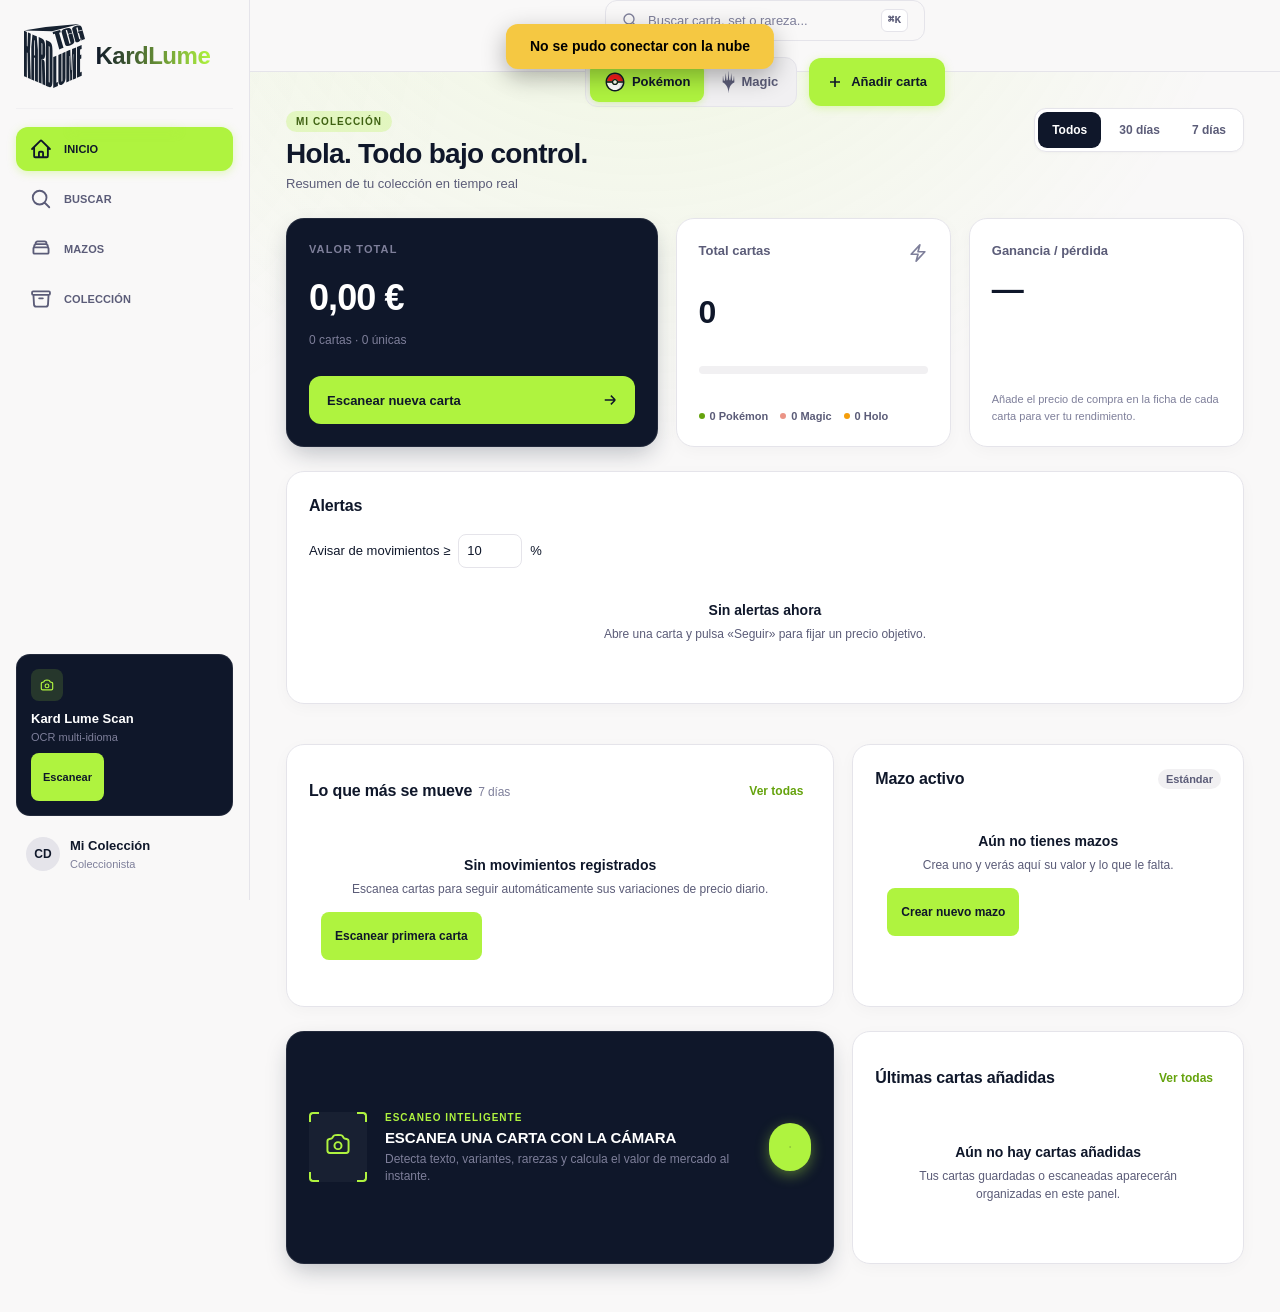
==== index.html @ d8ce6aae "chore: versión 3.16.0 (también en index.html, que se había quedado en 3.11.0) Co-Authored-By: Claude" ====
<!--
  Project: Kard Lume
  Kard Lume Design System 
  Author: Sangar Studio
  Version: 3.16.0
  Focus: Accessibility, Intuitiveness, and Visual Excellence
-->
<!DOCTYPE html>
<html lang="es" class="dark">
<head>
  <meta charset="UTF-8">
  <meta name="viewport" content="width=device-width, initial-scale=1.0, viewport-fit=cover">
  <!-- CSP: los handlers onclick inline exigen 'unsafe-inline' en script-src; ver README (Seguridad) -->
  <meta http-equiv="Content-Security-Policy" content="default-src 'self'; script-src 'self' 'unsafe-inline' 'wasm-unsafe-eval' https://cdn.jsdelivr.net blob:; worker-src 'self' blob:; style-src 'self' 'unsafe-inline' https://fonts.googleapis.com; font-src https://fonts.gstatic.com; img-src 'self' data: blob: https:; media-src 'self' blob:; connect-src 'self' https://api.tcgdex.net https://api.scryfall.com https://api.pokemontcg.io https://rgyoatclhoblugdjekwl.supabase.co wss://rgyoatclhoblugdjekwl.supabase.co https://cdn.jsdelivr.net https://tessdata.projectnaptha.com https://api.frankfurter.dev https://api.frankfurter.app data: blob:; object-src 'none'; base-uri 'self'; form-action 'self'">
  <meta name="referrer" content="strict-origin-when-cross-origin">
  <meta name="theme-color" content="#0f172a">
  <link rel="icon" href="img/favicon.svg" type="image/svg+xml">
  <link rel="apple-touch-icon" href="img/apple-touch-icon.png">
  <meta property="og:title" content="Kard Lume">
  <meta property="og:description" content="Busca, escanea y valora cartas de Pokémon TCG y Magic: The Gathering.">
  <meta name="author" content="Sangar Studio">
  <meta name="version" content="3.16.0">
  <title>Kard Lume — Escáner y Constructor de Mazos TCG</title>
  <meta name="description" content="Busca, escanea y valora cartas de Pokémon TCG y Magic: The Gathering. Construye y guarda tus mazos.">
  
  <!-- Fonts -->
  <link rel="preconnect" href="https://fonts.googleapis.com">
  <link rel="preconnect" href="https://fonts.gstatic.com" crossorigin>
  <link href="https://fonts.googleapis.com/css2?family=Cinzel:wght@700;900&family=DM+Sans:wght@400;500;700;800&family=Inter:wght@400;500;600;700;800&display=swap" rel="stylesheet">
  
  <!-- Styles -->
  <link rel="stylesheet" href="css/style.css">
  <link rel="stylesheet" href="css/design.css">
  
  <!-- Scripts -->
  <script src="https://cdn.jsdelivr.net/npm/tesseract.js@5.1.1/dist/tesseract.min.js"
          integrity="sha384-GJqSu7vueQ9qN0E9yLPb3Wtpd7OrgK8KmYzC8T1IysG1bcvxvIO4qtYR/D3A991F" crossorigin="anonymous"></script>
</head>
<body class="mode-pokemon figma-theme">
  <!-- Iconos de juego (Poké Ball y símbolo de planeswalker) -->
  <svg width="0" height="0" style="position:absolute" aria-hidden="true" focusable="false">
    <symbol id="ico-pokeball" viewBox="0 0 595.3 594.1">
      <path fill="#FFFFFF" d="M297.6,380.9c-40.4,0-74.1-28.6-82.1-66.6H81.1c9.5,110.5,102.2,197.2,215.1,197.2 s205.7-86.7,215.1-197.2H379.7C371.7,352.4,338,380.9,297.6,380.9z"/>
      <path fill="#DFDFDF" d="M345.6,505.9c89.6-21,157.7-97.7,165.7-191.6h-53C453,399.5,408.3,471.7,345.6,505.9z"/>
      <path fill="#FFFFFF" d="M347.1,297L347.1,297C347,297,347,297,347.1,297c-0.1-6.1-1.2-11.9-3.2-17.3 c-7-18.8-25.1-32.1-46.3-32.1s-39.3,13.4-46.3,32.1c-2,5.4-3.1,11.2-3.1,17.3c0,0,0,0,0,0h0.1c0,0,0,0,0,0 c0,6.1,1.1,11.9,3.1,17.3c7,18.8,25.1,32.1,46.3,32.1c21.2,0,39.3-13.4,46.3-32.1C346,309,347.1,303.1,347.1,297 C347.1,297,347.1,297,347.1,297z"/>
      <path fill="#FF1C1C" d="M297.7,213.2c40.4,0,74.1,28.6,82.1,66.6h134.4C504.7,169.2,412,82.5,299,82.5S93.4,169.2,83.9,279.7 h131.7C223.6,241.7,257.3,213.2,297.7,213.2z"/>
      <path fill="#DF1818" d="M458.3,279.7h55.8c-8.2-95.5-78.6-173.3-170.5-192.6C407.4,120.8,452.9,193.7,458.3,279.7z"/>
      <path fill="#0F172A" d="M299,82.5c113,0,205.7,86.7,215.1,197.2H379.7c-8-38-41.7-66.6-82.1-66.6c-40.4,0-74.1,28.6-82.1,66.6H83.9 C93.4,169.2,186.1,82.5,299,82.5z M343.9,279.7c2,5.4,3.1,11.2,3.1,17.3c0,0,0,0,0,0h0.1c0,0,0,0,0,0c0,6.1-1.1,11.9-3.1,17.3 c-7,18.8-25.1,32.1-46.3,32.1c-21.2,0-39.3-13.4-46.3-32.1c-2-5.4-3.1-11.2-3.1-17.3c0,0,0,0,0,0h-0.1c0,0,0,0,0,0 c0-6.1,1.1-11.9,3.1-17.3c7-18.8,25.1-32.1,46.3-32.1S336.9,261,343.9,279.7z M296.2,511.6c-113,0-205.7-86.7-215.1-197.2h134.4 c8,38,41.7,66.6,82.1,66.6s74.1-28.6,82.1-66.6h131.7C501.9,424.8,409.2,511.6,296.2,511.6z M297.6,41.3 C156.4,41.3,41.9,155.8,41.9,297s114.5,255.7,255.7,255.7S553.4,438.3,553.4,297S438.9,41.3,297.6,41.3z"/>
    </symbol>
    <symbol id="ico-planeswalker" viewBox="0 0 17.838 32.002">
      <path fill="currentColor" d="M8.917 0c.041.076.047.163.063.246.066.441.091.886.125 1.33.076 1.183.137 2.367.211 3.55.125 1.934.268 3.87.548 5.79.137.906.3 1.812.577 2.686.367.027.734.054 1.1.094.181-.535.27-1.095.363-1.651q.123-.78.217-1.563c.249-2.039.423-4.086.611-6.131.043-.421.071-.845.14-1.263.035.09.043.188.058.283.041.286.071.574.102.861.197 1.912.37 3.827.616 5.734a43 43 0 0 0 .405 2.616c.112.566.232 1.134.434 1.677.34.104.678.218 1.005.358.103-.235.18-.48.252-.726.183-.638.31-1.291.42-1.944.239-1.41.379-2.834.566-4.252.049-.323.082-.652.184-.964.05.134.065.277.088.417.09.64.152 1.284.216 1.927.065.699.135 1.397.187 2.096l.008-.032c-.001.098.009.196.019.294q.216 2.528.406 5.058c-.959.363-1.866.861-2.695 1.463a12.9 12.9 0 0 0-2.876 2.916 15 15 0 0 0-1.969 3.791c-.596 1.696-.933 3.474-1.114 5.26-.059.548-.095 1.099-.151 1.647-.02.146-.024.301-.094.434h-.035c-.065-.099-.069-.22-.087-.333-.043-.364-.067-.73-.1-1.094a29 29 0 0 0-.388-2.935c-.302-1.587-.757-3.154-1.468-4.608-.813-1.668-1.933-3.197-3.336-4.417A11.7 11.7 0 0 0 0 16.491c.178-2.348.366-4.695.585-7.04.074-.762.145-1.524.249-2.282.022-.138.039-.278.08-.412l.022.004c.085.274.118.561.161.844.149 1.096.261 2.197.417 3.293.125.878.265 1.755.48 2.616.096.374.201.749.354 1.105.327-.141.666-.253 1.006-.359.127-.338.218-.688.3-1.039.124-.545.222-1.095.31-1.647.356-2.277.564-4.574.796-6.867.042-.412.083-.825.137-1.236.02-.13.031-.263.073-.389.046.287.071.577.1.866.183 1.947.345 3.896.567 5.839.107.923.221 1.847.385 2.762.074.386.147.775.279 1.147.366-.033.732-.066 1.099-.091.274-.862.435-1.755.572-2.648.149-1 .256-2.005.345-3.012.152-1.717.248-3.437.346-5.157.048-.762.084-1.525.165-2.284.021-.169.039-.34.089-.503Z"/>
    </symbol>
  </svg>


  <div class="app-shell">
    
    <a class="skip-link" href="#app-content">Saltar al contenido</a>

    <!-- Header: identidad, búsqueda global y acciones rápidas -->
    <header class="app-header">
      <div class="header-brand">
        <div class="brand-logo-badge">
          <img src="img/kardlume-dark.svg" alt="" class="brand-logo-img" width="61" height="64">
        </div>
        <div class="brand-text">
          <h1 class="logo" id="logo">Kard<span class="logo-accent">Lume</span></h1>
          <p class="subtitle" id="sync-status">Colección y mercado TCG</p>
        </div>
      </div>

      <!-- Barra de búsqueda global desktop estilo Figma -->
      <div class="header-search-bar" onclick="switchTab('scanner'); document.getElementById('search-input').focus();" role="search" tabindex="0">
        <svg class="hsb-icon" viewBox="0 0 24 24" fill="none" stroke="currentColor" stroke-width="2"><path d="m21 21-5.197-5.197m0 0A7.5 7.5 0 1 0 5.196 5.196a7.5 7.5 0 0 0 10.607 10.607Z"/></svg>
        <span class="hsb-placeholder">Buscar carta, set o rareza...</span>
        <kbd class="hsb-kbd">⌘K</kbd>
      </div>

      <!-- Herramientas y CTA de cabecera -->
      <div class="header-actions">
        <div class="header-game-toggle game-toggle" role="group" aria-label="Juego">
          <button class="gt-btn active-pokemon" data-game="pokemon" onclick="setGame('pokemon')" aria-pressed="true">
            <svg class="btn-icon game-ico game-ico-pk" viewBox="0 0 595.3 594.1" aria-hidden="true" focusable="false"><use href="#ico-pokeball"/></svg>
            <span class="gt-label">Pokémon</span>
          </button>
          <button class="gt-btn" data-game="magic" onclick="setGame('magic')" aria-pressed="false">
            <svg class="btn-icon game-ico game-ico-pw" viewBox="0 0 17.838 32.002" aria-hidden="true" focusable="false"><use href="#ico-planeswalker"/></svg>
            <span class="gt-label">Magic</span>
          </button>
        </div>
        <button class="header-cta-lime" onclick="irAEscanear()" aria-label="Escanear o añadir carta">
          <svg viewBox="0 0 24 24" fill="none" stroke="currentColor" stroke-width="2.5" class="cta-icon"><path d="M12 4.5v15m7.5-7.5h-15"/></svg>
          <span>Añadir carta</span>
        </button>
      </div>
    </header>

    <div class="desktop-hint" id="desktop-hint" role="status" hidden>
      <p>Estás viendo la <strong>versión de escritorio</strong> en un móvil. Para verla bien, abre el menú ⋮ del navegador y desmarca <strong>«Sitio para ordenador»</strong>.</p>
      <button class="link-btn" onclick="cerrarAvisoEscritorio()">Entendido</button>
    </div>


    <!-- Main Content Area -->
    <main class="app-content" id="app-content" tabindex="-1">
      
      <!-- Tab: Inicio -->
      <section id="tab-home" class="tab-section active" aria-labelledby="main-tab-home">
        <div id="home-body" class="home"></div>
      </section>

      <!-- Tab: Buscar (buscador, escáner y resultados) -->
      <section id="tab-scanner" class="tab-section" aria-labelledby="main-tab-scanner">
        <div class="search-panel">
          <div class="game-toggle" role="group" aria-label="Juego">
            <button class="gt-btn active-pokemon" data-game="pokemon" onclick="setGame('pokemon')" aria-pressed="true"><svg class="btn-icon game-ico game-ico-pk" viewBox="0 0 595.3 594.1" aria-hidden="true" focusable="false"><use href="#ico-pokeball"/></svg> Pokémon</button>
            <button class="gt-btn" data-game="magic" onclick="setGame('magic')" aria-pressed="false"><svg class="btn-icon game-ico game-ico-pw" viewBox="0 0 17.838 32.002" aria-hidden="true" focusable="false"><use href="#ico-planeswalker"/></svg> Magic</button>
          </div>
          <div class="search-bar">
            <input type="text" id="search-input" class="search-input" placeholder="Busca una carta..." aria-label="Nombre de la carta" enterkeyhint="search"
                   onkeypress="if(event.key==='Enter') ejecutarBusqueda()">
            <button class="search-btn" onclick="ejecutarBusqueda()" aria-label="Buscar">
              <svg width="20" height="20" viewBox="0 0 24 24" fill="none" stroke="currentColor" stroke-width="2" stroke-linecap="round" stroke-linejoin="round" aria-hidden="true"><path d="m21 21-5.197-5.197m0 0A7.5 7.5 0 1 0 5.196 5.196a7.5 7.5 0 0 0 10.607 10.607Z" /></svg>
            </button>
            <button class="search-btn scan-btn" onclick="iniciarEscaner()" aria-label="Escanear con la cámara">
              <svg width="20" height="20" viewBox="0 0 24 24" fill="none" stroke="currentColor" stroke-width="2" stroke-linecap="round" stroke-linejoin="round" aria-hidden="true"><path d="M6.827 6.175A2.31 2.31 0 0 1 5.186 7.23c-.38.054-.757.112-1.134.175C2.999 7.58 2.25 8.507 2.25 9.574V18a2.25 2.25 0 0 0 2.25 2.25h15A2.25 2.25 0 0 0 21.75 18V9.574c0-1.067-.75-1.994-1.802-2.169a47.865 47.865 0 0 0-1.134-.175 2.31 2.31 0 0 1-1.64-1.055l-.822-1.316a2.192 2.192 0 0 0-1.736-1.039 48.774 48.774 0 0 0-5.232 0 2.192 2.192 0 0 0-1.736 1.039l-.821 1.316Z" /><path d="M16.5 12.75a4.5 4.5 0 1 1-9 0 4.5 4.5 0 0 1 9 0ZM18.75 10.5h.008v.008h-.008V10.5Z" /></svg>
            </button>
          </div>

          <!-- Filtros estilo Collectr: Idioma, Acabado/Holo, Ordenación -->
          <div class="collectr-filter-bar" id="search-filter-bar">
            <!-- Selector de Idioma -->
            <div class="filter-group">
              <span class="filter-group-label" title="Idioma"><svg class="heroicon-sm" viewBox="0 0 24 24" fill="none" stroke="currentColor" stroke-width="2"><path d="M12 21a9.004 9.004 0 0 0 8.716-6.747M12 21a9.004 9.004 0 0 1-8.716-6.747M12 21c2.485 0 4.5-4.03 4.5-9S14.485 3 12 3m0 18c-2.485 0-4.5-4.03-4.5-9S9.515 3 12 3m0 0a8.997 8.997 0 0 1 7.843 4.582M12 3a8.997 8.997 0 0 0-7.843 4.582m15.686 0A11.953 11.953 0 0 1 12 10.5c-2.998 0-5.74-1.1-7.843-2.918m15.686 0A8.959 8.959 0 0 1 21 12c0 .778-.099 1.533-.284 2.253m0 0A17.919 17.919 0 0 1 12 16.5c-3.162 0-6.133-.815-8.716-2.247m0 0A9.015 9.015 0 0 1 3 12c0-1.605.42-3.113 1.157-4.418"/></svg></span>
              <button class="filter-pill active" data-filter="lang" data-value="all" onclick="setSearchFilter('lang','all')">Todos</button>
              <button class="filter-pill" data-filter="lang" data-value="en" onclick="setSearchFilter('lang','en')">EN</button>
              <button class="filter-pill" data-filter="lang" data-value="es" onclick="setSearchFilter('lang','es')">ES</button>
              <button class="filter-pill" data-filter="lang" data-value="ja" onclick="setSearchFilter('lang','ja')">JA</button>
              <button class="filter-pill" data-filter="lang" data-value="zh" onclick="setSearchFilter('lang','zh')">ZH (Chino)</button>
              <button class="filter-pill" data-filter="lang" data-value="zh-cn" onclick="setSearchFilter('lang','zh-cn')">ZH-CN</button>
              <button class="filter-pill" data-filter="lang" data-value="zh-tw" onclick="setSearchFilter('lang','zh-tw')">ZH-TW</button>
              <button class="filter-pill" data-filter="lang" data-value="ko" onclick="setSearchFilter('lang','ko')">KO</button>
              <button class="filter-pill" data-filter="lang" data-value="fr" onclick="setSearchFilter('lang','fr')">FR</button>
              <button class="filter-pill" data-filter="lang" data-value="de" onclick="setSearchFilter('lang','de')">DE</button>
              <button class="filter-pill" data-filter="lang" data-value="it" onclick="setSearchFilter('lang','it')">IT</button>
            </div>
            
            <div class="filter-divider"></div>

            <!-- Selector de Acabado / Holo -->
            <div class="filter-group">
              <span class="filter-group-label" title="Estilo / Acabado"><svg class="heroicon-sm" viewBox="0 0 24 24" fill="none" stroke="currentColor" stroke-width="2" stroke-linecap="round" stroke-linejoin="round" aria-hidden="true"><path d="M6 6.878V6a2.25 2.25 0 0 1 2.25-2.25h7.5A2.25 2.25 0 0 1 18 6v.878m-12 0c.235-.083.487-.128.75-.128h10.5c.263 0 .515.045.75.128m-12 0A2.25 2.25 0 0 0 4.5 9v.878m13.5-3A2.25 2.25 0 0 1 19.5 9v.878m-15 0a2.246 2.246 0 0 0-.75 1.622v4.5c0 .621.504 1.125 1.125 1.125h14.25c.621 0 1.125-.504 1.125-1.125v-4.5c0-.621-.504-1.125-1.125-1.125m-14.25 0c.235-.083.487-.128.75-.128h13.5c.263 0 .515.045.75.128" /></svg></span>
              <button class="filter-pill active" data-filter="finish" data-value="all" onclick="setSearchFilter('finish','all')">Todos</button>
              <button class="filter-pill" data-filter="finish" data-value="holo" onclick="setSearchFilter('finish','holo')">Holofoil</button>
              <button class="filter-pill" data-filter="finish" data-value="normal" onclick="setSearchFilter('finish','normal')">Normal</button>
              <button class="filter-pill" data-filter="finish" data-value="reverse" onclick="setSearchFilter('finish','reverse')">Reverse</button>
            </div>

            <div class="filter-divider"></div>

            <!-- Ordenación -->
            <div class="filter-group">
              <span class="filter-group-label" title="Ordenar por"><svg class="heroicon-sm" viewBox="0 0 24 24" fill="none" stroke="currentColor" stroke-width="2"><path d="M3 7.5 7.5 3m0 0L12 7.5M7.5 3v13.5m13.5 0L16.5 21m0 0L12 16.5m4.5 4.5V7.5"/></svg></span>
              <select id="search-sort-select" class="filter-select" onchange="setSearchFilter('sort', this.value)">
                <option value="relevance">Relevancia</option>
                <option value="price-desc">Mayor precio</option>
                <option value="price-asc">Menor precio</option>
                <option value="name-asc">Nombre (A-Z)</option>
              </select>
            </div>
          </div>
        </div>

        
        <div id="scanner-view-container">
          <!-- Scanner Pro Activo -->
          <div class="scanner-wrap" id="scanner-wrap" style="display:none;">
            <!-- Selector Rápido de Idioma del Escáner (Exterior al visor para mantener la retícula limpia) -->
            <div class="scanner-lang-bar" id="scanner-lang-bar">
              <button type="button" class="scanner-lang-pill active" data-lang="auto" onclick="setScannerLanguage('auto')" title="Español e Inglés">Auto (EN/ES)</button>
              <button type="button" class="scanner-lang-pill" data-lang="zh" onclick="setScannerLanguage('zh')" title="Chino Simplificado y Tradicional">中文 (ZH)</button>
              <button type="button" class="scanner-lang-pill" data-lang="ja" onclick="setScannerLanguage('ja')" title="Japonés">日本語 (JA)</button>
              <button type="button" class="scanner-lang-pill" data-lang="ko" onclick="setScannerLanguage('ko')" title="Coreano">한국어 (KO)</button>
            </div>

            <div class="scanner-container">
              <video id="live-video" autoplay playsinline muted></video>

              <!-- Barra Superior de Controles de Cámara -->
              <div class="scanner-top-bar">
                <div class="auto-scan-status" id="scanner-status-badge">
                  <div class="status-dot" id="scanner-status-dot"></div>
                  <span id="scanner-status">BUSCANDO CARTA...</span>
                </div>

                <div class="scanner-controls-group">
                  <button type="button" class="cam-ctrl-btn" id="btn-scanner-torch" onclick="toggleLinterna()" title="Linterna" aria-label="Alternar linterna">
                    <svg class="heroicon-sm" viewBox="0 0 24 24" fill="none" stroke="currentColor" stroke-width="2" stroke-linecap="round" stroke-linejoin="round" aria-hidden="true"><path d="m3.75 13.5 10.5-11.25L12 10.5h8.25L9.75 21.75 12 13.5H3.75Z" /></svg>
                  </button>
                  <button type="button" class="cam-ctrl-btn" id="btn-scanner-flip" onclick="cambiarCamara()" title="Cambiar cámara" aria-label="Cambiar entre cámara trasera y delantera">
                    <svg class="heroicon-sm" viewBox="0 0 24 24" fill="none" stroke="currentColor" stroke-width="2" stroke-linecap="round" stroke-linejoin="round" aria-hidden="true"><path d="M19.5 12c0-1.232-.046-2.453-.138-3.662a4.006 4.006 0 0 0-3.7-3.7 48.678 48.678 0 0 0-7.324 0 4.006 4.006 0 0 0-3.7 3.7c-.017.22-.032.441-.046.662M19.5 12l3-3m-3 3-3-3m-12 3c0 1.232.046 2.453.138 3.662a4.006 4.006 0 0 0 3.7 3.7 48.656 48.656 0 0 0 7.324 0 4.006 4.006 0 0 0 3.7-3.7c.017-.22.032-.441.046-.662M4.5 12l3 3m-3-3-3 3" /></svg>
                  </button>
                  <button type="button" class="cam-ctrl-btn" id="btn-scanner-close" onclick="detenerEscaner()" title="Cerrar escáner" aria-label="Cerrar escáner">
                    <svg class="heroicon-sm" viewBox="0 0 24 24" fill="none" stroke="currentColor" stroke-width="2.5" stroke-linecap="round" stroke-linejoin="round" aria-hidden="true"><path d="M6 18 18 6M6 6l12 12" /></svg>
                  </button>
                </div>
              </div>

              <!-- Retícula de Escaneo: Marco de Carta Proporción 63:88 -->
              <div class="scanner-overlay">
                <div class="scanner-card-frame" id="scanner-card-frame">
                  <!-- Esquinas de Enfoque -->
                  <div class="frame-corner top-left"></div>
                  <div class="frame-corner top-right"></div>
                  <div class="frame-corner bottom-left"></div>
                  <div class="frame-corner bottom-right"></div>

                  <!-- Región de Interés (ROI): Título de la Carta -->
                  <div class="scanner-header-roi" id="scanner-header-roi">
                    <span class="roi-label">ÁREA DEL NOMBRE</span>
                    <div class="scanner-laser" id="scanner-laser"></div>
                  </div>

                  <!-- Franja inferior: número de coleccionista -->
                  <div class="scanner-number-roi" aria-hidden="true"><span class="roi-label roi-label-bottom">NÚMERO</span></div>

                  <div class="frame-hint">Encaja la carta entera en el recuadro</div>
                </div>
              </div>
            </div>

            <!-- Acciones Rápidas: Subir de Galería + Disparador Manual -->
            <div class="scanner-actions-bar">
              <input type="file" id="scanner-file-input" accept="image/*" style="display:none;" onchange="procesarImagenArchivo(this.files[0])">
              <button type="button" class="scanner-secondary-btn" onclick="document.getElementById('scanner-file-input').click()" title="Subir foto desde galería">
                <svg class="btn-icon" viewBox="0 0 24 24" fill="none" stroke="currentColor" stroke-width="2" stroke-linecap="round" stroke-linejoin="round" aria-hidden="true"><path d="m2.25 15.75 5.159-5.159a2.25 2.25 0 0 1 3.182 0l5.159 5.159m-1.5-1.5 1.409-1.409a2.25 2.25 0 0 1 3.182 0l2.909 2.909m-18 3.75h16.5a1.5 1.5 0 0 0 1.5-1.5V6a1.5 1.5 0 0 0-1.5-1.5H3.75A1.5 1.5 0 0 0 2.25 6v12a1.5 1.5 0 0 0 1.5 1.5Zm10.5-11.25h.008v.008h-.008V8.25Zm.375 0a.375.375 0 1 1-.75 0 .375.375 0 0 1 .75 0Z" /></svg>
                <span>Galería</span>
              </button>
              <button type="button" class="btn-primary scanner-shutter-btn" onclick="capturarYProcesar()" title="Escanear fotograma actual">
                <svg class="btn-icon" viewBox="0 0 24 24" fill="none" stroke="currentColor" stroke-width="2" stroke-linecap="round" stroke-linejoin="round" aria-hidden="true"><path d="M6.827 6.175A2.31 2.31 0 0 1 5.186 7.23c-.38.054-.757.112-1.134.175C2.999 7.58 2.25 8.507 2.25 9.574V18a2.25 2.25 0 0 0 2.25 2.25h15A2.25 2.25 0 0 0 21.75 18V9.574c0-1.067-.75-1.994-1.802-2.169a47.865 47.865 0 0 0-1.134-.175 2.31 2.31 0 0 1-1.64-1.055l-.822-1.316a2.192 2.192 0 0 0-1.736-1.039 48.774 48.774 0 0 0-5.232 0 2.192 2.192 0 0 0-1.736 1.039l-.821 1.316Z" /><path d="M16.5 12.75a4.5 4.5 0 1 1-9 0 4.5 4.5 0 0 1 9 0ZM18.75 10.5h.008v.008h-.008V10.5Z" /></svg>
                <span>Capturar</span>
              </button>
            </div>
          </div>

          <!-- Discovery View (Results / Placeholder) -->
          <div id="discovery-view">
            <!-- Placeholder -->
            <div class="placeholder" id="placeholder">
              <div class="placeholder-icon" aria-hidden="true">
                <svg width="48" height="48" viewBox="0 0 24 24" fill="none" stroke="currentColor" stroke-width="1.8" stroke-linecap="round" stroke-linejoin="round" aria-hidden="true"><path d="m21 21-5.197-5.197m0 0A7.5 7.5 0 1 0 5.196 5.196a7.5 7.5 0 0 0 10.607 10.607Z" /></svg>
              </div>
              <p class="placeholder-text">Escanea una carta con la cámara o usa el buscador para empezar tu colección.</p>
              <button class="btn-primary" onclick="iniciarEscaner()" style="margin-top:8px;">
                <svg class="btn-icon" viewBox="0 0 24 24" fill="none" stroke="currentColor" stroke-width="2" stroke-linecap="round" stroke-linejoin="round" aria-hidden="true"><path d="M6.827 6.175A2.31 2.31 0 0 1 5.186 7.23c-.38.054-.757.112-1.134.175C2.999 7.58 2.25 8.507 2.25 9.574V18a2.25 2.25 0 0 0 2.25 2.25h15A2.25 2.25 0 0 0 21.75 18V9.574c0-1.067-.75-1.994-1.802-2.169a47.865 47.865 0 0 0-1.134-.175 2.31 2.31 0 0 1-1.64-1.055l-.822-1.316a2.192 2.192 0 0 0-1.736-1.039 48.774 48.774 0 0 0-5.232 0 2.192 2.192 0 0 0-1.736 1.039l-.821 1.316Z" /><path d="M16.5 12.75a4.5 4.5 0 1 1-9 0 4.5 4.5 0 0 1 9 0ZM18.75 10.5h.008v.008h-.008V10.5Z" /></svg>
                Abrir Escáner
              </button>
            </div>

            <!-- Loading Spinner -->
            <div class="spinner-wrap" id="spinner-wrap">
              <div class="skeleton" style="width:100%; height:200px; border-radius:24px;"></div>
              <p class="spinner-text" id="spinner-text" style="margin-top:16px;">Sincronizando con la base de datos...</p>
            </div>

            <!-- Error con reintento -->
            <div class="error-box" id="error-box" role="alert" style="display:none">
              <p class="error-title" id="error-title"></p>
              <p class="error-text" id="error-text"></p>
              <button class="btn-primary" id="error-retry" onclick="ejecutarBusqueda()">Reintentar</button>
            </div>

            <!-- Results Grid -->
            <div class="results-grid" id="results-grid"></div>
            
            <button class="btn-back" id="btn-back" onclick="volverALista()" style="margin-bottom:16px;">
              <svg width="18" height="18" viewBox="0 0 24 24" fill="none" stroke="currentColor" stroke-width="2.5" stroke-linecap="round"><polyline points="15 18 9 12 15 6"/></svg>
              Volver a resultados
            </button>
          </div>
        </div>

        <!-- Session History (Small Preview) -->
        <div class="session-history" id="session-history-container">
          <div class="history-header">
            <h3 class="history-title">Escaneadas hoy</h3>
            <div id="total-value-badge" class="total-badge">0.00 €</div>
          </div>
          <div id="history-list" class="history-list"></div>
          <button class="btn-export-session" onclick="exportarLista()">
            Exportar sesión actual
          </button>
        </div>
      </section>

      <!-- Tab: Colección -->
      <section id="tab-collection" class="tab-section" aria-labelledby="main-tab-collection">
        <div id="collection-body" class="analysis"></div>
      </section>

      <!-- Tab: Deck Builder -->
      <section id="tab-deck" class="tab-section" aria-labelledby="main-tab-deck">
        <!-- Deck Builder content will be injected or managed here -->
        <div class="pill-switcher">
          <button class="pill-btn active" id="deck-tab-editor" onclick="showDeckTab('editor')">Editor</button>
          <button class="pill-btn" id="deck-tab-analysis" onclick="showDeckTab('analysis')">Análisis</button>
          <button class="pill-btn" id="deck-tab-library" onclick="showDeckTab('library')">Mis Mazos</button>
        </div>

        <div id="deck-editor-section" style="display:flex; flex-direction:column; gap:20px;">
          <div class="game-toggle" role="group" aria-label="Juego del mazo">
            <button class="gt-btn active-pokemon" data-game="pokemon" onclick="setGame('pokemon')" aria-pressed="true"><svg class="btn-icon game-ico game-ico-pk" viewBox="0 0 595.3 594.1" aria-hidden="true" focusable="false"><use href="#ico-pokeball"/></svg> Pokémon</button>
            <button class="gt-btn" data-game="magic" onclick="setGame('magic')" aria-pressed="false"><svg class="btn-icon game-ico game-ico-pw" viewBox="0 0 17.838 32.002" aria-hidden="true" focusable="false"><use href="#ico-planeswalker"/></svg> Magic</button>
          </div>
          <div class="deck-name-row" style="flex-direction:column; gap:10px;">
            <input type="text" class="deck-name-input" id="deck-name-input" placeholder="Nombre de tu mazo..." aria-label="Nombre del mazo">
            <select id="deck-format-selector" class="gt-btn" style="width:100%; justify-content:flex-start; border:1px solid var(--border-color);" onchange="updateFormat()">
              <option value="standard">Formato: Estándar (60 cartas)</option>
              <option value="commander">Formato: Commander / EDH (100 cartas)</option>
            </select>
          </div>
          
          <!-- MÉTRICAS DE COMPOSICIÓN -->
          <div id="deck-metrics" class="deck-stats" style="display:none; padding:12px; background:rgba(255,255,255,0.03); border-radius:12px; font-size:11px; grid-template-columns: repeat(3, 1fr);">
            <!-- Se llenará vía JS -->
          </div>
          
          <div class="deck-action-bar">
            <button class="dab-btn primary" onclick="saveDeck()" title="Guardar"><svg class="btn-icon" viewBox="0 0 24 24" fill="none" stroke="currentColor" stroke-width="2" stroke-linecap="round" stroke-linejoin="round" aria-hidden="true"><path d="M17.593 3.322c1.1.128 1.907 1.077 1.907 2.185V21L12 17.25 4.5 21V5.507c0-1.108.806-2.057 1.907-2.185a48.507 48.507 0 0 1 11.186 0Z" /></svg> Guardar</button>
            <button class="dab-btn" onclick="exportCurrentDeck()" title="Exportar"><svg class="btn-icon" viewBox="0 0 24 24" fill="none" stroke="currentColor" stroke-width="2" stroke-linecap="round" stroke-linejoin="round" aria-hidden="true"><path d="M3 16.5v2.25A2.25 2.25 0 0 0 5.25 21h13.5A2.25 2.25 0 0 0 21 18.75V16.5m-13.5-9L12 3m0 0 4.5 4.5M12 3v13.5" /></svg> Exportar</button>
            <button class="dab-btn danger" onclick="newDeck()" title="Nuevo"><svg class="btn-icon" viewBox="0 0 24 24" fill="none" stroke="currentColor" stroke-width="2" stroke-linecap="round" stroke-linejoin="round" aria-hidden="true"><path d="M12 9v6m3-3H9m12 0a9 9 0 1 1-18 0 9 9 0 0 1 18 0Z" /></svg> Nuevo</button>
          </div>

          <div class="deck-stats">
            <div class="stat-chip">
              <span class="stat-val" id="deck-stat-total">0</span>
              <span class="stat-lbl">Cartas</span>
            </div>
            <div class="stat-chip">
              <span class="stat-val" id="deck-stat-uniq">0</span>
              <span class="stat-lbl">Únicas</span>
            </div>
            <div class="stat-chip">
              <span class="stat-val" id="deck-stat-value">0€</span>
              <span class="stat-lbl">Valor</span>
            </div>
          </div>

          <div class="deck-progress">
            <div class="progress-label">
              <span id="deck-progress-label">0 / 60 cartas</span>
              <span id="deck-format-badge" class="deck-format-badge">Pokémon Standard</span>
            </div>
            <div class="progress-bar-wrap">
              <div class="progress-bar-fill" id="deck-progress-fill"></div>
            </div>
          </div>

          <div id="deck-card-list">
            <!-- Cards in deck -->
          </div>
        </div>

        <div id="deck-analysis-section" style="display:none;">
          <div id="deck-analysis-body" class="analysis"></div>
        </div>

        <div id="deck-library-section" style="display:none;">
          <div id="deck-library-list" class="deck-library"></div>
        </div>
      </section>
      
    </main>


    <!-- Navegación principal: barra inferior en móvil, barra lateral en escritorio -->
    <nav class="main-nav" role="navigation" aria-label="Principal">
      <div class="sidebar-header-desktop">
        <div class="brand-logo-badge">
          <img src="img/kardlume-dark.svg" alt="" class="brand-logo-img" width="61" height="64">
        </div>
        <div class="brand-text">
          <span class="logo">Kard<span class="logo-accent">Lume</span></span>
        </div>
      </div>

      <div class="sidebar-nav-links">
        <button class="nav-btn active" id="main-tab-home" onclick="switchTab('home')" aria-current="page">
          <svg class="nav-icon" viewBox="0 0 24 24" fill="none" stroke="currentColor" stroke-width="2" stroke-linecap="round" stroke-linejoin="round" aria-hidden="true"><path d="m2.25 12 8.954-8.955c.44-.439 1.152-.439 1.591 0L21.75 12M4.5 9.75v10.125c0 .621.504 1.125 1.125 1.125H9.75v-4.875c0-.621.504-1.125 1.125-1.125h2.25c.621 0 1.125.504 1.125 1.125V21h4.125c.621 0 1.125-.504 1.125-1.125V9.75M8.25 21h8.25" /></svg>
          <span class="nav-label">Inicio</span>
        </button>
        <button class="nav-btn" id="main-tab-scanner" onclick="switchTab('scanner')">
          <svg class="nav-icon" viewBox="0 0 24 24" fill="none" stroke="currentColor" stroke-width="2" stroke-linecap="round" stroke-linejoin="round" aria-hidden="true"><path d="m21 21-5.197-5.197m0 0A7.5 7.5 0 1 0 5.196 5.196a7.5 7.5 0 0 0 10.607 10.607Z" /></svg>
          <span class="nav-label">Buscar</span>
        </button>
        <button class="nav-btn" id="main-tab-deck" onclick="switchTab('deck')">
          <svg class="nav-icon" viewBox="0 0 24 24" fill="none" stroke="currentColor" stroke-width="2" stroke-linecap="round" stroke-linejoin="round" aria-hidden="true"><path d="M6 6.878V6a2.25 2.25 0 0 1 2.25-2.25h7.5A2.25 2.25 0 0 1 18 6v.878m-12 0c.235-.083.487-.128.75-.128h10.5c.263 0 .515.045.75.128m-12 0A2.25 2.25 0 0 0 4.5 9v.878m13.5-3A2.25 2.25 0 0 1 19.5 9v.878m-15 0a2.246 2.246 0 0 0-.75 1.622v4.5c0 .621.504 1.125 1.125 1.125h14.25c.621 0 1.125-.504 1.125-1.125v-4.5c0-.621-.504-1.125-1.125-1.125m-14.25 0c.235-.083.487-.128.75-.128h13.5c.263 0 .515.045.75.128" /></svg>
          <span class="nav-label">Mazos</span>
        </button>
        <button class="nav-btn" id="main-tab-collection" onclick="switchTab('collection')">
          <svg class="nav-icon" viewBox="0 0 24 24" fill="none" stroke="currentColor" stroke-width="2" stroke-linecap="round" stroke-linejoin="round" aria-hidden="true"><path d="m20.25 7.5-.625 10.632a2.25 2.25 0 0 1-2.247 2.118H6.622a2.25 2.25 0 0 1-2.247-2.118L3.75 7.5M10 11.25h4M3.375 7.5h17.25c.621 0 1.125-.504 1.125-1.125v-1.5c0-.621-.504-1.125-1.125-1.125H3.375c-.621 0-1.125.504-1.125 1.125v1.5c0 .621.504 1.125 1.125 1.125Z" /></svg>
          <span class="nav-label">Colección</span>
        </button>
      </div>

      <div class="sidebar-pro-card" onclick="irAEscanear()">
        <div class="spc-badge-icon">
          <svg viewBox="0 0 24 24" fill="none" stroke="currentColor" stroke-width="2" class="heroicon-sm"><path d="M6.827 6.175A2.31 2.31 0 0 1 5.186 7.23c-.38.054-.757.112-1.134.175C2.999 7.58 2.25 8.507 2.25 9.574V18a2.25 2.25 0 0 0 2.25 2.25h15A2.25 2.25 0 0 0 21.75 18V9.574c0-1.067-.75-1.994-1.802-2.169a47.865 47.865 0 0 0-1.134-.175 2.31 2.31 0 0 1-1.64-1.055l-.822-1.316a2.192 2.192 0 0 0-1.736-1.039 48.774 48.774 0 0 0-5.232 0 2.192 2.192 0 0 0-1.736 1.039l-.821 1.316Z"/><circle cx="12" cy="13.5" r="3.25"/></svg>
        </div>
        <div class="spc-body">
          <span class="spc-title">Kard Lume Scan</span>
          <span class="spc-desc">OCR multi-idioma</span>
        </div>
        <button class="spc-btn">Escanear</button>
      </div>

      <div class="sidebar-user-card" onclick="switchTab('collection')">
        <div class="suc-avatar">CD</div>
        <div class="suc-info">
          <span class="suc-name">Mi Colección</span>
          <span class="suc-role">Coleccionista</span>
        </div>
      </div>
    </nav>

    <!-- Detalle de carta: hoja inferior en móvil, diálogo de dos columnas en escritorio -->
    <div class="modal-overlay" id="card-detail-modal" onclick="if(event.target===this) closeModal()" role="dialog" aria-modal="true" aria-labelledby="price-card-name">
      <div class="modal-sheet modal-detail">
        <button class="close-modal" id="btn-close-detail" onclick="closeModal()" aria-label="Cerrar detalle">
          <svg width="22" height="22" viewBox="0 0 24 24" fill="none" stroke="currentColor" stroke-width="2.5" stroke-linecap="round" stroke-linejoin="round" aria-hidden="true"><path d="M6 18 18 6M6 6l12 12" /></svg>
        </button>

        <div class="detail-visual modal-card-visual" id="detail-visual-box">
          <div class="detail-card-wrapper" id="detail-card-wrapper">
            <img id="card-image" src="" alt="Vista previa de la carta">
            <div class="holo-glare" id="detail-holo-glare"></div>
            <div class="detail-image-badges">
              <span class="badge-lang" id="detail-badge-lang">EN</span>
              <span class="badge-finish holo" id="detail-badge-finish">Holo</span>
            </div>
          </div>
        </div>

        <div class="detail-info">
          <div class="detail-head">
            <h2 class="modal-title" id="price-card-name">Nombre de carta</h2>
            <p class="modal-subtitle" id="price-secondary">Edición</p>
            <div class="detail-chips" id="card-chips"></div>
          </div>

          <!-- Selector de variante / estilo Holo estilo Collectr -->
          <div class="variant-section" id="variant-section">
            <label class="detail-label"><svg class="heroicon-sm" viewBox="0 0 24 24" fill="none" stroke="currentColor" stroke-width="2" stroke-linecap="round" stroke-linejoin="round" aria-hidden="true"><path d="M6 6.878V6a2.25 2.25 0 0 1 2.25-2.25h7.5A2.25 2.25 0 0 1 18 6v.878m-12 0c.235-.083.487-.128.75-.128h10.5c.263 0 .515.045.75.128m-12 0A2.25 2.25 0 0 0 4.5 9v.878m13.5-3A2.25 2.25 0 0 1 19.5 9v.878m-15 0a2.246 2.246 0 0 0-.75 1.622v4.5c0 .621.504 1.125 1.125 1.125h14.25c.621 0 1.125-.504 1.125-1.125v-4.5c0-.621-.504-1.125-1.125-1.125m-14.25 0c.235-.083.487-.128.75-.128h13.5c.263 0 .515.045.75.128" /></svg> Acabado / Estilo</label>
            <div class="variant-picker" id="variant-picker"></div>
          </div>

          <!-- Selector de idioma estilo Collectr -->
          <div class="lang-section" id="lang-section">
            <label class="detail-label"><svg class="heroicon-sm" viewBox="0 0 24 24" fill="none" stroke="currentColor" stroke-width="2"><path d="M12 21a9.004 9.004 0 0 0 8.716-6.747M12 21a9.004 9.004 0 0 1-8.716-6.747M12 21c2.485 0 4.5-4.03 4.5-9S14.485 3 12 3m0 18c-2.485 0-4.5-4.03-4.5-9S9.515 3 12 3m0 0a8.997 8.997 0 0 1 7.843 4.582M12 3a8.997 8.997 0 0 0-7.843 4.582m15.686 0A11.953 11.953 0 0 1 12 10.5c-2.998 0-5.74-1.1-7.843-2.918m15.686 0A8.959 8.959 0 0 1 21 12c0 .778-.099 1.533-.284 2.253m0 0A17.919 17.919 0 0 1 12 16.5c-3.162 0-6.133-.815-8.716-2.247m0 0A9.015 9.015 0 0 1 3 12c0-1.605.42-3.113 1.157-4.418"/></svg> Idioma de la carta</label>
            <div class="lang-picker" id="lang-picker"></div>
          </div>

          <!-- Selector de estado de conservación estilo Collectr -->
          <div class="condition-section" id="condition-section">
            <label class="detail-label">Estado de la carta</label>
            <div class="condition-picker" id="condition-picker">
              <button class="condition-pill active" data-condition="NM" onclick="setCardCondition('NM')">NM <small>Near Mint</small></button>
              <button class="condition-pill" data-condition="LP" onclick="setCardCondition('LP')">LP <small>Light Play</small></button>
              <button class="condition-pill" data-condition="MP" onclick="setCardCondition('MP')">MP <small>Moderate</small></button>
              <button class="condition-pill" data-condition="HP" onclick="setCardCondition('HP')">HP <small>Heavy</small></button>
            </div>
          </div>

          <!-- Resumen de precios y estadísticas de mercado -->
          <div class="detail-price">
            <p class="detail-label">Precio de mercado</p>
            <p class="detail-price-main" id="price-main">…</p>
            <div class="price-trend" id="price-trend"></div>
            <p class="price-links" id="price-links"></p>

            <div class="market-stats-grid" id="market-stats-grid">
              <div class="market-stat-box">
                <span class="ms-label">Mínimo</span>
                <span class="ms-val" id="ms-low">—</span>
              </div>
              <div class="market-stat-box">
                <span class="ms-label">Media</span>
                <span class="ms-val" id="ms-mid">—</span>
              </div>
              <div class="market-stat-box">
                <span class="ms-label">Máximo</span>
                <span class="ms-val" id="ms-high">—</span>
              </div>
            </div>
          </div>

          <p class="detail-owned" id="card-owned" aria-live="polite"></p>

          <!-- Precio de compra: base para calcular ganancia o pérdida -->
          <div class="detail-cost" id="detail-cost">
            <label class="detail-label" for="cost-input">Precio de compra por carta (€)</label>
            <div class="cost-row">
              <input type="number" id="cost-input" min="0" step="0.01" inputmode="decimal" placeholder="Opcional" oninput="onCostInput(this.value)">
              <button type="button" class="link-btn" id="btn-save-cost" onclick="guardarCosteActual()" style="display:none">Guardar coste</button>
            </div>
            <p class="detail-pl" id="detail-pl" aria-live="polite"></p>
          </div>

          <!-- Seguimiento y alertas de precio -->
          <div class="detail-alert" id="detail-alert">
            <label class="detail-label">Alertas de precio <small>(<span id="alert-currency">€</span>)</small></label>
            <div class="alert-row">
              <input type="number" id="alert-below" min="0" step="0.01" inputmode="decimal" placeholder="Avisar si baja de" aria-label="Avisar si baja de">
              <input type="number" id="alert-above" min="0" step="0.01" inputmode="decimal" placeholder="Avisar si sube de" aria-label="Avisar si sube de">
            </div>
            <div class="alert-actions">
              <button type="button" class="btn-secondary" id="btn-follow" onclick="guardarSeguimiento()">Seguir</button>
              <button type="button" class="link-btn" id="btn-unfollow" onclick="dejarDeSeguir()" style="display:none">Dejar de seguir</button>
            </div>
          </div>

          <div class="detail-actions">
            <button class="btn-primary" id="btn-add-to-collection" onclick="addCurrentCardToCollection()">Añadir a colección</button>
            <button class="btn-secondary" id="btn-add-to-deck" onclick="addCurrentCardToDeck()">Añadir al mazo</button>
          </div>

          <div id="price-chart" class="price-chart" aria-live="polite"></div>
        </div>
      </div>
    </div>

  <!-- Modal Export (Generic) -->
  <div class="modal-overlay" id="modal-overlay" onclick="if(event.target===this) closeModal()">
    <div class="modal-sheet" style="padding-bottom:24px;">
      <h2 class="modal-title">Exportar Mazo</h2>
      <textarea id="modal-export-content" readonly 
                style="width:100%; height:200px; background:rgba(0,0,0,0.2); border:1px solid var(--border-color); border-radius:12px; padding:12px; color:var(--text-primary); font-family:monospace; resize:none;"></textarea>
      <div class="modal-actions" style="margin-top:16px;">
        <button class="btn-primary" onclick="copyExport()">Copiar al portapapeles</button>
        <button class="btn-primary" style="background:transparent; border:1px solid var(--border-color); color:var(--text-primary);" onclick="closeModal()">Cerrar</button>
      </div>
    </div>
  </div>

  <!-- External scripts initialization -->
  <script src="https://cdn.jsdelivr.net/npm/@tcgdex/sdk@2.9.0/dist/tcgdex.browser.global.min.js"
          integrity="sha384-arzRAWvry9P67MNvQCeuoHjizNFya+DO0f6Q0zZ2LkpWjkRuMHk/PHEfFyE6lRxo" crossorigin="anonymous"></script>
  <script src="js/icons.js"></script>
  <script src="js/config.js"></script>
  <script src="js/prices.js"></script>
  <script src="js/charts.js"></script>
  <script src="js/api.js"></script>
  <script src="js/cardmatch.js"></script>
  <script src="js/scanner.js"></script>
  <script src="js/deckbuilder.js"></script>
  <script src="js/stats.js"></script>
  <script src="js/cloud.js"></script>
  <script src="js/alerts.js"></script>
  <script src="js/portfolio.js"></script>
  <script src="js/home.js"></script>
  <script src="js/app.js"></script>
</body>
</html>
---- css/style.css ----
/* 
   SnapTCG Premium Design System 
   Focus: Accessibility, Intuitiveness, and Visual Excellence
*/

:root {
  --card: #ffffff;
  --ring: #aff33f;
  --input: #f9f8f8;
  --muted: #f1f0f2;
  --accent: #aff33f;
  --border: #e5e4ea;
  --radius: 0.75rem;
  --chart-1: #aff33f;
  --chart-2: #eb9486;
  --chart-3: #f59e0b;
  --chart-4: #ef4444;
  --chart-5: #5b5c78;
  --popover: #ffffff;
  --primary: #aff33f;
  --sidebar: #ffffff;
  --spacing: 0.25rem;
  --font-mono: ui-monospace, SFMono-Regular, Menlo, Monaco, Consolas, "Liberation Mono", "Courier New", monospace;
  --font-sans: "Inter", ui-sans-serif, system-ui, -apple-system, BlinkMacSystemFont, "Segoe UI", sans-serif;
  --secondary: #f1f0f2;
  --background: #f9f8f8;
  --font-serif: "Inter", ui-sans-serif, sans-serif;
  --foreground: #0f172a;
  --destructive: #ef4444;
  --shadow-blur: 20px;
  --shadow-color: rgba(15, 23, 42, 0.05);
  --sidebar-ring: #aff33f;
  --shadow-spread: 0px;
  --letter-spacing: -0.01em;
  --shadow-opacity: 0.06;
  --sidebar-accent: #f1f0f2;
  --sidebar-border: #e5e4ea;
  --card-foreground: #0f172a;
  --shadow-offset-x: 0;
  --shadow-offset-y: 2px;
  --sidebar-primary: #aff33f;
  --muted-foreground: #5b5c78;
  --accent-foreground: #0f172a;
  --popover-foreground: #0f172a;
  --primary-foreground: #0f172a;
  --sidebar-foreground: #0f172a;
  --secondary-foreground: #0f172a;
  --destructive-foreground: #ffffff;
  --sidebar-accent-foreground: #0f172a;
  --sidebar-primary-foreground: #0f172a;

  /* Mapeo de tokens a variables de la aplicación */
  --bg-color: var(--background);
  --surface-color: var(--card);
  --surface-hover: var(--secondary);
  --surface-active: var(--border);
  --surface-dark: #0f172a;
  --surface-dark-card: #0f172a;
  --surface-dark-border: rgba(255, 255, 255, 0.08);
  --border-color: var(--border);
  --border-bright: #d2d1da;
  
  --text-primary: var(--foreground);
  --text-secondary: var(--muted-foreground);
  --text-muted: var(--chart-5);
  
  /* Game Themes */
  --pk-accent: #aff33f;
  --pk-accent-rgb: 175, 243, 63;
  --mtg-accent: #eb9486;
  --mtg-accent-rgb: 235, 148, 134;
  
  /* Dynamic Accent */
  --accent-color: var(--pk-accent);
  --accent-rgb: var(--pk-accent-rgb);
  --accent-glow: rgba(var(--accent-rgb), 0.25);
  
  /* Layout Constants */
  --nav-height: 72px;
  --safe-area-bottom: env(safe-area-inset-bottom, 0px);
  --radius-lg: 18px;
  --radius-md: 12px;
  --radius-sm: 8px;
  
  /* Typography */
  --font-main: var(--font-sans);
  --font-display: var(--font-sans);
  
  /* Transitions */
  --transition-fast: 0.18s cubic-bezier(0.4, 0, 0.2, 1);
  --transition-normal: 0.28s cubic-bezier(0.4, 0, 0.2, 1);
}

.dark {
  --card: #0f0f0f;
  --ring: #2fe92b;
  --input: #1b1b1d;
  --muted: #1b1b1d;
  --accent: #1b1b1d;
  --border: #26272d;
  --radius: 0.25rem;
  --chart-1: #2fe92b;
  --chart-2: #ff9821;
  --chart-3: #f57733;
  --chart-4: #ff5102;
  --chart-5: #6b7367;
  --popover: #0f0f0f;
  --primary: #2fe92b;
  --sidebar: #000000;
  --spacing: 0.25rem;
  --font-mono: ui-monospace, SFMono-Regular, Menlo, Monaco, Consolas, "Liberation Mono", "Courier New", monospace;
  --font-sans: "Inter", ui-sans-serif, system-ui, -apple-system, BlinkMacSystemFont, "Segoe UI", sans-serif;
  --secondary: #2a2a2c;
  --background: #000000;
  --font-serif: ui-serif, Georgia, Cambria, "Times New Roman", Times, serif;
  --foreground: #ffffff;
  --destructive: #ff5102;
  --shadow-blur: 24px;
  --shadow-color: #000000;
  --sidebar-ring: #2fe92b;
  --shadow-spread: 0px;
  --letter-spacing: 0em;
  --shadow-opacity: 0.08;
  --sidebar-accent: #1b1b1d;
  --sidebar-border: #26272d;
  --card-foreground: #ffffff;
  --shadow-offset-x: 0;
  --shadow-offset-y: 1px;
  --sidebar-primary: #2fe92b;
  --muted-foreground: #bbcbb2;
  --accent-foreground: #ffffff;
  --popover-foreground: #ffffff;
  --primary-foreground: #0f0f0f;
  --sidebar-foreground: #ffffff;
  --secondary-foreground: #ffffff;
  --destructive-foreground: #ffffff;
  --sidebar-accent-foreground: #ffffff;
  --sidebar-primary-foreground: #0f0f0f;
}

@theme inline {
  --color-card: var(--card);
  --color-ring: var(--ring);
  --color-input: var(--input);
  --color-muted: var(--muted);
  --color-accent: var(--accent);
  --color-border: var(--border);
  --color-radius: var(--radius);
  --color-chart-1: var(--chart-1);
  --color-chart-2: var(--chart-2);
  --color-chart-3: var(--chart-3);
  --color-chart-4: var(--chart-4);
  --color-chart-5: var(--chart-5);
  --color-popover: var(--popover);
  --color-primary: var(--primary);
  --color-sidebar: var(--sidebar);
  --color-spacing: var(--spacing);
  --color-font-mono: var(--font-mono);
  --color-font-sans: var(--font-sans);
  --color-secondary: var(--secondary);
  --color-background: var(--background);
  --color-font-serif: var(--font-serif);
  --color-foreground: var(--foreground);
  --color-destructive: var(--destructive);
  --color-shadow-blur: var(--shadow-blur);
  --color-shadow-color: var(--shadow-color);
  --color-sidebar-ring: var(--sidebar-ring);
  --color-shadow-spread: var(--shadow-spread);
  --color-letter-spacing: var(--letter-spacing);
  --color-shadow-opacity: var(--shadow-opacity);
  --color-sidebar-accent: var(--sidebar-accent);
  --color-sidebar-border: var(--sidebar-border);
  --color-card-foreground: var(--card-foreground);
  --color-shadow-offset-x: var(--shadow-offset-x);
  --color-shadow-offset-y: var(--shadow-offset-y);
  --color-sidebar-primary: var(--sidebar-primary);
  --color-muted-foreground: var(--muted-foreground);
  --color-accent-foreground: var(--accent-foreground);
  --color-popover-foreground: var(--popover-foreground);
  --color-primary-foreground: var(--primary-foreground);
  --color-sidebar-foreground: var(--sidebar-foreground);
  --color-secondary-foreground: var(--secondary-foreground);
  --color-destructive-foreground: var(--destructive-foreground);
  --color-sidebar-accent-foreground: var(--sidebar-accent-foreground);
  --color-sidebar-primary-foreground: var(--sidebar-primary-foreground);
}

* {
  box-sizing: border-box;
  margin: 0;
  padding: 0;
  -webkit-tap-highlight-color: transparent;
}

body {
  background-color: var(--bg-color);
  color: var(--text-primary);
  font-family: var(--font-main);
  line-height: 1.5;
  min-height: 100vh;
  overflow-x: hidden;
  -webkit-font-smoothing: antialiased;
}

/* Premium Gradient Background */
body::before {
  content: '';
  position: fixed;
  inset: 0;
  background: 
    radial-gradient(circle at 50% -20%, rgba(var(--accent-rgb), 0.15) 0%, transparent 50%),
    radial-gradient(circle at 0% 0%, rgba(var(--accent-rgb), 0.05) 0%, transparent 30%);
  pointer-events: none;
  z-index: -1;
  transition: background var(--transition-normal);
}

/* Accessibility: Focus States */
:focus-visible {
  outline: 2px solid var(--ring);
  outline-offset: 4px;
}

/* Layout Shell */
.app-shell {
  display: flex;
  flex-direction: column;
  max-width: 500px;
  margin: 0 auto;
  min-height: 100vh;
  padding-bottom: calc(var(--nav-height) + var(--safe-area-bottom));
}

/* Header Redesign */
.app-header {
  padding: 24px 20px 16px;
  display: flex;
  flex-direction: column;
  gap: 16px;
}

.header-brand {
  text-align: left;
}

.logo {
  font-family: var(--font-display);
  font-size: 32px;
  font-weight: 900;
  letter-spacing: 0.02em;
  background: linear-gradient(to right, var(--text-primary), var(--accent-color));
  -webkit-background-clip: text;
  -webkit-text-fill-color: transparent;
  display: block;
}

.subtitle {
  font-size: 14px;
  color: var(--text-secondary);
  font-weight: 500;
}

/* Game Toggle - Modern Segmented Control */
.game-toggle {
  display: grid;
  grid-template-columns: 1fr 1fr;
  background: rgba(255, 255, 255, 0.03);
  padding: 4px;
  border-radius: 14px;
  border: 1px solid var(--border-color);
}

.gt-btn {
  border: none;
  background: transparent;
  padding: 10px;
  border-radius: 11px;
  color: var(--text-secondary);
  font-family: var(--font-main);
  font-size: 14px;
  font-weight: 600;
  cursor: pointer;
  display: flex;
  align-items: center;
  justify-content: center;
  gap: 8px;
  transition: all var(--transition-fast);
}

.gt-btn.active-pokemon, .gt-btn.active-magic {
  background: var(--surface-hover);
  color: var(--accent-color);
  box-shadow: 0 4px 12px rgba(0, 0, 0, 0.2);
}

/* Search Bar - Better Contrast & Visuals */
.search-container {
  padding: 0 20px 16px;
}

.search-bar {
  display: flex;
  gap: 10px;
  background: var(--surface-color);
  padding: 6px;
  border-radius: 16px;
  border: 1px solid var(--border-color);
  box-shadow: 0 4px 20px rgba(0, 0, 0, 0.15);
  transition: border-color var(--transition-fast);
}

.search-bar:focus-within {
  border-color: var(--accent-color);
}

.search-input {
  flex: 1;
  background: transparent;
  border: none;
  padding: 10px 12px;
  color: var(--text-primary);
  font-size: 16px; /* Prevents auto-zoom on mobile */
  font-family: var(--font-main);
  outline: none;
}

.search-input::placeholder {
  color: var(--text-muted);
}

.search-btn {
  background: var(--accent-color);
  color: var(--primary-foreground);
  border: none;
  width: 44px;
  height: 44px;
  border-radius: 12px;
  display: flex;
  align-items: center;
  justify-content: center;
  cursor: pointer;
  transition: transform 0.1s;
}

.search-btn:active {
  transform: scale(0.92);
}

/* Dynamic Content */
.app-content {
  flex: 1;
  padding: 0 20px;
}

.tab-section {
  display: none;
  flex-direction: column;
  gap: 20px;
}

.tab-section.active {
  display: flex;
  animation: fadeIn 0.3s ease;
}

@keyframes fadeIn {
  from { opacity: 0; transform: translateY(10px); }
  to { opacity: 1; transform: translateY(0); }
}

/* Improved Placeholder / Empty States */
.placeholder {
  padding: 60px 20px;
  text-align: center;
  background: rgba(255, 255, 255, 0.02);
  border-radius: var(--radius-lg);
  border: 1px dashed var(--border-color);
  display: flex;
  flex-direction: column;
  align-items: center;
  gap: 16px;
}

.placeholder-icon {
  margin-bottom: 8px;
  display: flex;
  align-items: center;
  justify-content: center;
}

.placeholder-icon svg {
  width: 52px;
  height: 52px;
  color: var(--accent-color);
}

/* Heroicons SVG Support */
.heroicon {
  width: 18px;
  height: 18px;
  display: inline-block;
  vertical-align: middle;
  flex-shrink: 0;
}

.heroicon-lg {
  width: 24px;
  height: 24px;
  display: inline-block;
  vertical-align: middle;
  flex-shrink: 0;
}

.heroicon-sm {
  width: 14px;
  height: 14px;
  display: inline-block;
  vertical-align: middle;
  flex-shrink: 0;
}

.btn-icon {
  width: 18px;
  height: 18px;
  display: inline-block;
  vertical-align: middle;
  flex-shrink: 0;
}

.trend-icon {
  width: 13px;
  height: 13px;
  display: inline-block;
  vertical-align: -1.5px;
  margin-right: 3px;
}

.sdi-icon svg {
  width: 24px;
  height: 24px;
  display: inline-block;
  color: var(--accent-color);
}

.ctrl-btn-icon {
  width: 16px;
  height: 16px;
  display: inline-block;
  vertical-align: middle;
}

.placeholder-text {
  color: var(--text-secondary);
  font-size: 14px;
  max-width: 240px;
}

/* Scanner Pro Layout & Controls */
.scanner-wrap {
  width: 100%;
  margin-bottom: 20px;
}

.scanner-container {
  position: relative;
  width: 100%;
  aspect-ratio: 3 / 4;
  border-radius: var(--radius-lg);
  overflow: hidden;
  background: #000;
  border: 1px solid var(--border);
  box-shadow: 0 8px 32px rgba(0, 0, 0, 0.6), 0 0 24px rgba(47, 233, 43, 0.12);
  transition: box-shadow var(--transition-normal);
}

.scanner-container.scan-success-glow {
  box-shadow: 0 0 45px rgba(47, 233, 43, 0.6), 0 0 15px rgba(47, 233, 43, 0.9);
  border-color: var(--primary);
}

#live-video {
  width: 100%;
  height: 100%;
  object-fit: cover;
  display: block;
}

/* Scanner Top Bar */
.scanner-top-bar {
  position: absolute;
  top: 12px;
  left: 12px;
  right: 12px;
  display: flex;
  align-items: center;
  justify-content: space-between;
  z-index: 10;
  pointer-events: auto;
}

.scanner-controls-group {
  display: flex;
  align-items: center;
  gap: 8px;
}

.cam-ctrl-btn {
  width: 36px;
  height: 36px;
  border-radius: 50%;
  background: rgba(15, 15, 15, 0.75);
  backdrop-filter: blur(12px);
  -webkit-backdrop-filter: blur(12px);
  border: 1px solid var(--border);
  color: var(--foreground);
  display: inline-flex;
  align-items: center;
  justify-content: center;
  cursor: pointer;
  transition: all var(--transition-fast);
}

.cam-ctrl-btn:hover {
  background: rgba(38, 39, 45, 0.9);
  border-color: var(--primary);
  color: var(--primary);
}

.cam-ctrl-btn.active {
  background: var(--primary);
  color: #000;
  border-color: var(--primary);
  box-shadow: 0 0 14px rgba(47, 233, 43, 0.5);
}

/* Scanner Language Selector Bar */
.scanner-lang-bar {
  position: relative;
  display: flex;
  align-items: center;
  justify-content: center;
  gap: 6px;
  z-index: 5;
  pointer-events: auto;
  flex-wrap: wrap;
  margin: 0 auto 10px auto;
  padding: 2px 4px;
}

.scanner-lang-pill {
  padding: 4px 10px;
  border-radius: 9999px;
  font-size: 11px;
  font-weight: 700;
  letter-spacing: 0.02em;
  background: rgba(15, 15, 15, 0.82);
  backdrop-filter: blur(10px);
  -webkit-backdrop-filter: blur(10px);
  border: 1px solid var(--border);
  color: var(--muted-foreground);
  cursor: pointer;
  transition: all var(--transition-fast);
}

.scanner-lang-pill:hover {
  background: rgba(38, 39, 45, 0.95);
  color: var(--foreground);
  border-color: var(--ring);
}

.scanner-lang-pill.active {
  background: var(--primary);
  color: #000;
  border-color: var(--primary);
  box-shadow: 0 0 10px rgba(47, 233, 43, 0.35);
}

/* Auto-scan Status Badge */
.auto-scan-status {
  background: rgba(15, 15, 15, 0.8);
  backdrop-filter: blur(12px);
  -webkit-backdrop-filter: blur(12px);
  padding: 6px 12px;
  border-radius: 9999px;
  display: inline-flex;
  align-items: center;
  gap: 8px;
  border: 1px solid var(--border);
  font-size: 11px;
  font-weight: 700;
  letter-spacing: 0.05em;
  color: var(--foreground);
  max-width: 200px;
  overflow: hidden;
  text-overflow: ellipsis;
  white-space: nowrap;
}

.status-dot {
  width: 8px;
  height: 8px;
  border-radius: 50%;
  background: var(--primary);
  flex-shrink: 0;
  transition: background var(--transition-fast);
}

.status-dot.active {
  background: var(--primary);
  animation: pulse 1.8s infinite;
}

.status-dot.processing {
  background: #ff9821;
  animation: pulse 0.8s infinite;
}

.status-dot.motion {
  background: #f57733;
}

.status-dot.success {
  background: var(--primary);
  box-shadow: 0 0 8px var(--primary);
}

@keyframes pulse {
  0% { opacity: 1; transform: scale(1); }
  50% { opacity: 0.35; transform: scale(1.2); }
  100% { opacity: 1; transform: scale(1); }
}

/* Reticle Overlay */
.scanner-overlay {
  position: absolute;
  inset: 0;
  pointer-events: none;
  display: flex;
  align-items: center;
  justify-content: center;
}

/* Card Proportional Frame (63:88 aspect ratio) */
.scanner-card-frame {
  position: relative;
  width: 74%;
  aspect-ratio: 63 / 88;
  border-radius: 14px;
  box-shadow: 0 0 0 9999px rgba(0, 0, 0, 0.52);
  border: 1px dashed rgba(47, 233, 43, 0.3);
}

/* Frame Corner Brackets */
.frame-corner {
  position: absolute;
  width: 22px;
  height: 22px;
  border-color: var(--primary);
  border-style: solid;
}

.frame-corner.top-left {
  top: -2px;
  left: -2px;
  border-width: 3px 0 0 3px;
  border-top-left-radius: 10px;
}

.frame-corner.top-right {
  top: -2px;
  right: -2px;
  border-width: 3px 3px 0 0;
  border-top-right-radius: 10px;
}

.frame-corner.bottom-left {
  bottom: -2px;
  left: -2px;
  border-width: 0 0 3px 3px;
  border-bottom-left-radius: 10px;
}

.frame-corner.bottom-right {
  bottom: -2px;
  right: -2px;
  border-width: 0 3px 3px 0;
  border-bottom-right-radius: 10px;
}

/* Region of Interest: Title & Header Area */
.scanner-header-roi {
  position: absolute;
  top: 5%;
  left: 5%;
  right: 5%;
  height: 22%;
  border: 1.5px solid rgba(47, 233, 43, 0.8);
  background: rgba(47, 233, 43, 0.08);
  border-radius: 6px;
  overflow: hidden;
}

/* Anillo visual de enfoque táctil (Tap-to-Focus) */
.scanner-focus-ring {
  position: absolute;
  width: 52px;
  height: 52px;
  border: 2px solid var(--primary);
  border-radius: 50%;
  transform: translate(-50%, -50%) scale(1.3);
  pointer-events: none;
  z-index: 20;
  animation: focusRingPulse 0.65s cubic-bezier(0.16, 1, 0.3, 1) forwards;
  box-shadow: 0 0 12px rgba(47, 233, 43, 0.5);
}

@keyframes focusRingPulse {
  0% { transform: translate(-50%, -50%) scale(1.3); opacity: 1; }
  50% { transform: translate(-50%, -50%) scale(0.95); opacity: 0.9; }
  100% { transform: translate(-50%, -50%) scale(1); opacity: 0; }
}

.roi-label {
  position: absolute;
  top: -15px;
  left: 2px;
  font-size: 9px;
  font-weight: 800;
  letter-spacing: 0.06em;
  color: var(--primary);
  text-transform: uppercase;
  text-shadow: 0 1px 3px rgba(0,0,0,0.8);
}

/* Animated Laser Scanline */
.scanner-laser {
  position: absolute;
  top: 0;
  left: 0;
  right: 0;
  height: 2px;
  background: linear-gradient(90deg, transparent 0%, var(--primary) 50%, transparent 100%);
  box-shadow: 0 0 10px var(--primary);
  animation: laserScan 1.8s ease-in-out infinite alternate;
}

@keyframes laserScan {
  0% { transform: translateY(0); opacity: 0.6; }
  50% { opacity: 1; }
  100% { transform: translateY(32px); opacity: 0.6; }
}

.frame-hint {
  position: absolute;
  bottom: -28px;
  left: 0;
  right: 0;
  text-align: center;
  font-size: 11px;
  color: var(--muted-foreground);
  font-weight: 600;
  letter-spacing: 0.02em;
  text-shadow: 0 1px 4px rgba(0,0,0,0.9);
}

/* Actions Bar Beneath Camera */
.scanner-actions-bar {
  display: flex;
  gap: 12px;
  margin-top: 14px;
}

.scanner-secondary-btn {
  flex: 1;
  display: inline-flex;
  align-items: center;
  justify-content: center;
  gap: 8px;
  padding: 12px 16px;
  background: var(--card);
  color: var(--foreground);
  border: 1px solid var(--border);
  border-radius: var(--radius);
  font-size: 13px;
  font-weight: 700;
  cursor: pointer;
  transition: all var(--transition-fast);
}

.scanner-secondary-btn:hover {
  background: var(--secondary);
  border-color: var(--primary);
  color: var(--primary);
}

.scanner-shutter-btn {
  flex: 1.4;
  margin-top: 0 !important;
  display: inline-flex;
  align-items: center;
  justify-content: center;
  gap: 8px;
  padding: 12px 20px;
}

/* Results Grid Redesign */
.results-grid {
  display: grid;
  grid-template-columns: repeat(2, 1fr);
  gap: 16px;
}

.card-item {
  background: var(--surface-color);
  border-radius: var(--radius-md);
  border: 1px solid var(--border-color);
  padding: 10px;
  transition: all var(--transition-fast);
  cursor: pointer;
  display: flex;
  flex-direction: column;
  gap: 8px;
  position: relative;
  overflow: hidden;
}

.card-item:hover {
  border-color: var(--accent-color);
  transform: translateY(-3px);
  background: var(--surface-hover);
  box-shadow: 0 10px 24px rgba(0, 0, 0, 0.4);
}

.card-artwork-wrapper {
  position: relative;
  width: 100%;
  aspect-ratio: 63 / 88;
  border-radius: 8px;
  overflow: hidden;
  background: #0a0a0c;
  display: flex;
  align-items: center;
  justify-content: center;
  border: 1px solid rgba(255, 255, 255, 0.05);
}

.card-thumb {
  width: 100%;
  height: 100%;
  object-fit: cover;
  display: block;
}

.card-badges-overlay {
  position: absolute;
  top: 6px;
  right: 6px;
  display: flex;
  flex-direction: column;
  align-items: flex-end;
  gap: 4px;
  z-index: 2;
  pointer-events: none;
}

.possession-badge {
  position: absolute;
  top: 6px;
  left: 6px;
  z-index: 2;
  background: rgba(0, 0, 0, 0.82);
  border: 1px solid var(--border-bright);
  backdrop-filter: blur(4px);
  padding: 2px 6px;
  border-radius: 6px;
  font-size: 10px;
  font-weight: 800;
  color: #ffffff;
}

.badge-lang {
  background: rgba(0, 0, 0, 0.78);
  border: 1px solid rgba(255, 255, 255, 0.2);
  backdrop-filter: blur(4px);
  padding: 1px 5px;
  border-radius: 4px;
  font-size: 9px;
  font-weight: 800;
  color: #d2d1da;
  letter-spacing: 0.04em;
}

.badge-finish {
  padding: 1px 6px;
  border-radius: 4px;
  font-size: 9px;
  font-weight: 800;
  display: inline-flex;
  align-items: center;
  gap: 3px;
}

.badge-finish.holo {
  background: linear-gradient(135deg, rgba(168, 85, 247, 0.4), rgba(59, 130, 246, 0.4));
  border: 1px solid rgba(168, 85, 247, 0.7);
  backdrop-filter: blur(4px);
  color: #e9d5ff;
  box-shadow: 0 0 10px rgba(168, 85, 247, 0.35);
}

.badge-finish.reverse {
  background: linear-gradient(135deg, rgba(6, 182, 212, 0.4), rgba(235, 148, 134, 0.4));
  border: 1px solid rgba(6, 182, 212, 0.7);
  backdrop-filter: blur(4px);
  color: #bae6fd;
}

.badge-finish.first-ed {
  background: linear-gradient(135deg, rgba(245, 158, 11, 0.4), rgba(217, 119, 6, 0.4));
  border: 1px solid rgba(245, 158, 11, 0.7);
  color: #fef08a;
}

.badge-condition {
  background: rgba(0, 0, 0, 0.75);
  border: 1px solid rgba(255, 255, 255, 0.15);
  color: #7e7f9a;
  font-size: 9px;
  font-weight: 800;
  padding: 1px 5px;
  border-radius: 4px;
}

.card-holo-sheen {
  position: absolute;
  inset: 0;
  pointer-events: none;
  opacity: 0.55;
  background: linear-gradient(115deg, transparent 20%, rgba(255, 255, 255, 0.15) 35%, rgba(168, 85, 247, 0.25) 50%, rgba(59, 130, 246, 0.2) 65%, transparent 80%);
  mix-blend-mode: color-dodge;
  transition: opacity 0.25s;
}

.card-item:hover .card-holo-sheen {
  opacity: 0.95;
}

.card-info {
  display: flex;
  flex-direction: column;
  gap: 2px;
}

.card-name {
  font-size: 14px;
  font-weight: 700;
  color: var(--text-primary);
  white-space: nowrap;
  overflow: hidden;
  text-overflow: ellipsis;
}

.card-meta {
  font-size: 11px;
  color: var(--text-muted);
}

.card-price {
  font-family: var(--font-display);
  font-size: 15px;
  font-weight: 700;
  color: var(--accent-color);
  margin-top: 2px;
}

/* Improved Navigation Bar */
.bottom-nav {
  position: fixed;
  bottom: 0;
  left: 50%;
  transform: translateX(-50%);
  width: 100%;
  max-width: 500px;
  height: calc(var(--nav-height) + var(--safe-area-bottom));
  background: rgba(18, 21, 28, 0.85);
  backdrop-filter: blur(20px);
  border-top: 1px solid var(--border-color);
  display: grid;
  grid-template-columns: repeat(3, 1fr);
  padding-bottom: var(--safe-area-bottom);
  z-index: 100;
}

.nav-btn {
  background: transparent;
  border: none;
  color: var(--text-muted);
  display: flex;
  flex-direction: column;
  align-items: center;
  justify-content: center;
  gap: 6px;
  cursor: pointer;
  transition: color var(--transition-fast);
  position: relative;
}

.nav-btn.active {
  color: var(--accent-color);
}

.nav-btn.active::before {
  content: '';
  position: absolute;
  top: 0;
  left: 25%;
  right: 25%;
  height: 3px;
  background: var(--accent-color);
  border-radius: 0 0 4px 4px;
  box-shadow: 0 2px 10px var(--accent-glow);
}

.nav-icon {
  width: 24px;
  height: 24px;
}

.nav-label {
  font-size: 11px;
  font-weight: 700;
  text-transform: uppercase;
  letter-spacing: 0.05em;
}

/* SKELETONS REFINADOS */
.skeleton {
  background: linear-gradient(90deg, #161a24 25%, #232936 50%, #161a24 75%);
  background-size: 200% 100%;
  animation: shimmer 1.5s infinite;
  border-radius: 12px;
  border: 1px solid var(--border-color);
}

/* ANIMACIÓN POP PARA RESULTADOS */
.card-item {
  background: var(--surface-color);
  border-radius: var(--radius-md);
  border: 1px solid var(--border-color);
  padding: 12px;
  transition: all 0.3s cubic-bezier(0.34, 1.56, 0.64, 1); /* Efecto rebote */
  cursor: pointer;
  display: flex;
  flex-direction: column;
  gap: 10px;
  position: relative;
  overflow: hidden;
}

.card-item:hover {
  border-color: var(--accent-color);
  transform: translateY(-6px) scale(1.02);
  background: var(--surface-hover);
  box-shadow: 0 12px 24px rgba(0,0,0,0.3), 0 0 15px var(--accent-glow);
}

.card-item:active {
  transform: translateY(-2px) scale(0.98);
}

/* POSSESSION BADGE */
.possession-badge {
  position: absolute;
  top: 8px;
  right: 8px;
  background: var(--accent-color);
  color: #000;
  font-size: 10px;
  font-weight: 900;
  padding: 3px 8px;
  border-radius: 20px;
  box-shadow: 0 2px 8px rgba(0,0,0,0.4);
  z-index: 5;
  animation: popIn 0.4s cubic-bezier(0.34, 1.56, 0.64, 1);
}

@keyframes popIn {
  from { transform: scale(0); opacity: 0; }
  to { transform: scale(1); opacity: 1; }
}

/* GLOW EFFECT ON SCAN SUCCESS */
.scan-success-glow {
  animation: successGlow 1s ease-out;
}

@keyframes successGlow {
  0% { box-shadow: 0 0 0 0 rgba(74, 222, 128, 0.6); }
  70% { box-shadow: 0 0 0 20px rgba(74, 222, 128, 0); }
  100% { box-shadow: 0 0 0 0 rgba(74, 222, 128, 0); }
}

/* MEJORA EN MODAL */
.modal-sheet {
  background: linear-gradient(to bottom, var(--surface-color), var(--bg-color));
  width: 100%;
  max-width: 500px;
  border-radius: 32px 32px 0 0;
  padding: 32px 24px 48px;
  display: flex;
  flex-direction: column;
  gap: 24px;
  box-shadow: 0 -10px 40px rgba(0,0,0,0.5);
  border-top: 1px solid var(--border-bright);
  animation: slideUp 0.45s cubic-bezier(0.16, 1, 0.3, 1);
}

@keyframes slideUp {
  from { transform: translateY(100%); }
  to { transform: translateY(0); }
}

.modal-header {
  display: flex;
  justify-content: space-between;
  align-items: flex-start;
}

.modal-title-group {
  flex: 1;
}

.modal-title {
  font-size: 24px;
  font-weight: 800;
  line-height: 1.2;
}

.modal-subtitle {
  color: var(--text-secondary);
  font-size: 14px;
  margin-top: 4px;
}

.close-modal {
  background: rgba(255,255,255,0.05);
  border: none;
  width: 40px;
  height: 40px;
  border-radius: 50%;
  color: var(--text-primary);
  cursor: pointer;
  display: flex;
  align-items: center;
  justify-content: center;
}

.modal-body {
  display: flex;
  flex-direction: column;
  gap: 24px;
}

.modal-card-visual {
  width: 100%;
  aspect-ratio: 2.5/3.5;
  background: #000;
  border-radius: var(--radius-md);
  overflow: hidden;
}

.modal-card-visual img {
  width: 100%;
  height: 100%;
  object-fit: contain;
}

.modal-actions {
  display: grid;
  grid-template-columns: 1fr;
  gap: 12px;
}

.btn-primary {
  background: var(--accent-color);
  color: #000;
  border: none;
  padding: 16px;
  border-radius: 16px;
  font-weight: 800;
  font-size: 16px;
  cursor: pointer;
  display: flex;
  align-items: center;
  justify-content: center;
  gap: 10px;
}

/* 
   =============================================
   SISTEMA DE BOTONES UNIFICADO
   =============================================
*/

/* Reset Base para todos los botones */
button, .btn {
  font-family: var(--font-main);
  font-size: 14px;
  font-weight: 700;
  border: none;
  border-radius: 14px;
  cursor: pointer;
  display: flex;
  align-items: center;
  justify-content: center;
  gap: 8px;
  padding: 12px 20px;
  transition: all var(--transition-fast);
  user-select: none;
  min-height: 48px;
}

button:active, .btn:active {
  transform: scale(0.96);
}

/* Variante Primaria (Acción Principal) */
.btn-primary, .dab-btn.primary {
  background: var(--accent-color);
  color: var(--primary-foreground);
  box-shadow: 0 4px 15px var(--accent-glow);
}

.btn-primary:hover, .dab-btn.primary:hover {
  filter: brightness(1.1);
  transform: translateY(-2px);
  box-shadow: 0 6px 20px var(--accent-glow);
}

/* Variante Secundaria / Ghost (Acciones de soporte) */
.btn-secondary, .dab-btn, .gt-btn, .pill-btn, .search-btn {
  background: rgba(255, 255, 255, 0.05);
  color: var(--text-primary);
  border: 1px solid var(--border-color);
}

.btn-secondary:hover, .dab-btn:hover, .gt-btn:hover, .pill-btn:hover {
  background: rgba(255, 255, 255, 0.1);
  border-color: var(--border-bright);
}

/* Variante Peligro (Eliminar/Reset) */
.btn-danger, .dab-btn.danger, .sdi-btn.danger {
  background: rgba(255, 81, 2, 0.12);
  color: var(--destructive);
  border: 1px solid rgba(255, 81, 2, 0.25);
}

.btn-danger:hover, .dab-btn.danger:hover {
  background: var(--destructive);
  color: var(--destructive-foreground);
}

/* Ajustes específicos para componentes */
.game-toggle {
  background: rgba(0, 0, 0, 0.2);
  padding: 6px;
}

.gt-btn {
  min-height: 40px;
  padding: 8px 16px;
  border: none;
  border-radius: 10px;
}

.gt-btn.active-pokemon, .gt-btn.active-magic {
  background: var(--surface-hover);
  color: var(--accent-color);
  box-shadow: 0 4px 12px rgba(0, 0, 0, 0.2);
}

.nav-btn {
  border-radius: 0;
  background: transparent;
  border: none;
  min-height: var(--nav-height);
  padding: 0;
}

.nav-btn:active { transform: none; } /* No escala en la nav bar */

.search-btn {
  width: 48px;
  padding: 0;
  background: var(--accent-color);
  color: var(--primary-foreground);
  border: none;
}

.pill-switcher {
  display: flex;
  background: rgba(0,0,0,0.2);
  padding: 4px;
  border-radius: 16px;
  gap: 4px;
}

.pill-btn {
  flex: 1;
  min-height: 36px;
  font-size: 12px;
  border: none;
}

.pill-btn.active {
  background: var(--surface-hover);
  color: var(--accent-color);
}

/* Otros botones especiales */
.btn-back {
  background: transparent;
  color: var(--text-secondary);
  border: 1px solid var(--border-color);
  width: fit-content;
  margin: 0 auto;
}

.btn-export-session {
  width: 100%;
  margin-top: 10px;
  background: rgba(var(--accent-rgb), 0.1);
  color: var(--accent-color);
  border: 1px solid var(--accent-glow);
}

/* ───────────── Análisis del mazo ───────────── */
.analysis { display: flex; flex-direction: column; gap: 14px; }
.an-card { background: var(--surface-color); border: 1px solid var(--border-color); border-radius: var(--radius-md); padding: 16px; display: flex; flex-direction: column; gap: 10px; }
.an-card h3 { font-family: var(--font-display); font-size: 13px; letter-spacing: 0.06em; text-transform: uppercase; color: var(--accent-color); }
.an-sub { font-size: 11px; color: var(--text-muted); text-transform: uppercase; margin-top: 4px; }
.an-muted { font-size: 12px; color: var(--text-secondary); }
.an-muted strong { color: var(--text-primary); }
.an-empty { text-align: center; color: var(--text-secondary); padding: 40px 16px; font-size: 14px; }
.an-warn { background: rgba(248, 113, 113, 0.1); border: 1px solid rgba(248, 113, 113, 0.35); color: #fca5a5; border-radius: var(--radius-sm); padding: 10px 12px; font-size: 12px; }
.bar-row { display: grid; grid-template-columns: 96px 1fr auto; align-items: center; gap: 10px; font-size: 12px; }
.bar-label { color: var(--text-secondary); overflow: hidden; text-overflow: ellipsis; white-space: nowrap; }
.bar-track { height: 8px; background: rgba(255,255,255,0.06); border-radius: 4px; overflow: hidden; }
.bar-fill { height: 100%; background: var(--accent-color); border-radius: 4px; transition: width var(--transition-normal); }
.bar-val { color: var(--text-primary); font-variant-numeric: tabular-nums; min-width: 56px; text-align: right; }
.curve { display: flex; align-items: flex-end; gap: 6px; height: 120px; padding-top: 14px; }
.curve-col { flex: 1; height: 100%; display: flex; flex-direction: column; justify-content: flex-end; align-items: center; gap: 4px; }
.curve-bar { width: 100%; min-height: 2px; background: var(--accent-color); border-radius: 4px 4px 0 0; }
.curve-n { font-size: 11px; color: var(--text-primary); height: 14px; }
.curve-x { font-size: 11px; color: var(--text-muted); }
.an-table { width: 100%; border-collapse: collapse; font-size: 13px; }
.an-table td, .an-table th { padding: 8px 0; border-bottom: 1px solid var(--border-color); text-align: left; }
.an-table td:last-child, .an-table th:last-child { text-align: right; font-weight: 700; font-variant-numeric: tabular-nums; }
.an-table-3 td:nth-child(2), .an-table-3 th:nth-child(2) { text-align: right; font-weight: 700; }
.an-table th { font-size: 11px; color: var(--text-muted); font-weight: 600; }
.an-table small { color: var(--text-muted); }
.p-high { color: #4ade80; } .p-mid { color: var(--accent-color); } .p-low { color: #f87171; }
.an-select { width: 100%; min-height: 44px; justify-content: flex-start; border: 1px solid var(--border-color); }
#btn-simulate { min-height: 44px; }

/* ───────────── Colección ───────────── */
.col-mode { font-size: 11px; color: var(--text-muted); text-transform: uppercase; letter-spacing: 0.08em; }
.col-login { display: flex; gap: 8px; }
.col-login input { flex: 1; min-width: 0; }
#collection-body .card-item .dcr-controls { margin-top: 8px; justify-content: center; }

/* ───────────── Estilos que faltaban (modal, spinner, historial, editor de mazos) ───────────── */
@keyframes toastIn  { from { opacity: 0; transform: translate(-50%, -20px); } to { opacity: 1; transform: translate(-50%, 0); } }
@keyframes toastOut { from { opacity: 1; transform: translate(-50%, 0); } to { opacity: 0; transform: translate(-50%, -20px); } }

/* Modal (bottom sheet) */
.modal-overlay {
  position: fixed; inset: 0; z-index: 200;
  display: none; align-items: flex-end; justify-content: center;
  background: rgba(0, 0, 0, 0.7); backdrop-filter: blur(6px);
}
.modal-overlay.active { display: flex; }

/* Carga y navegación de resultados */
.spinner-wrap { display: none; text-align: center; }
.spinner-wrap.visible { display: block; }
.spinner-text { color: var(--text-secondary); font-size: 13px; }
.btn-back { display: none; }

/* Historial de la sesión */
.session-history { margin-top: 24px; display: flex; flex-direction: column; gap: 12px; }
.history-header { display: flex; justify-content: space-between; align-items: center; }
.history-title { font-family: var(--font-display); font-size: 13px; text-transform: uppercase; letter-spacing: 0.06em; color: var(--text-secondary); }
.total-badge { background: rgba(var(--accent-rgb), 0.12); color: var(--accent-color); border-radius: 999px; padding: 4px 12px; font-size: 12px; font-weight: 800; }
.history-list { display: flex; flex-direction: column; gap: 8px; }
.history-item { display: flex; align-items: center; gap: 12px; background: var(--surface-color); border: 1px solid var(--border-color); border-radius: var(--radius-sm); padding: 8px 12px; }

/* Editor de mazos */
.deck-name-row { display: flex; }
.deck-name-input {
  width: 100%; min-height: 44px; padding: 10px 14px; font: inherit; font-size: 14px;
  color: var(--text-primary); background: var(--surface-color);
  border: 1px solid var(--border-color); border-radius: var(--radius-sm); outline: none;
}
.deck-name-input:focus { border-color: var(--accent-color); }
.deck-action-bar { display: grid; grid-template-columns: 1.4fr 1fr 1fr; gap: 8px; }
.deck-action-bar .dab-btn { min-height: 44px; justify-content: center; }
.deck-stats { display: grid; grid-template-columns: repeat(3, 1fr); gap: 8px; }
.stat-chip { display: flex; flex-direction: column; align-items: center; gap: 2px; background: var(--surface-color); border: 1px solid var(--border-color); border-radius: var(--radius-sm); padding: 10px 6px; }
.stat-val { font-size: 18px; font-weight: 800; color: var(--accent-color); font-variant-numeric: tabular-nums; }
.stat-lbl { font-size: 10px; color: var(--text-muted); text-transform: uppercase; letter-spacing: 0.08em; }
.deck-progress { display: flex; flex-direction: column; gap: 8px; }
.progress-label { display: flex; justify-content: space-between; align-items: center; font-size: 12px; color: var(--text-secondary); }
.deck-format-badge { background: rgba(var(--accent-rgb), 0.12); color: var(--accent-color); border-radius: 999px; padding: 3px 10px; font-size: 11px; font-weight: 700; }
.progress-bar-wrap { height: 8px; background: rgba(255,255,255,0.06); border-radius: 4px; overflow: hidden; }
.progress-bar-fill { height: 100%; width: 0; background: var(--accent-color); border-radius: 4px; transition: width var(--transition-normal), background var(--transition-normal); }
.deck-list-empty { text-align: center; color: var(--text-secondary); font-size: 13px; padding: 28px 12px; border: 1px dashed var(--border-color); border-radius: var(--radius-md); }
.deck-card-row { display: flex; align-items: center; gap: 12px; background: var(--surface-color); border: 1px solid var(--border-color); border-radius: var(--radius-sm); padding: 8px 12px; margin-bottom: 8px; }
.deck-card-row img { width: 36px; height: 50px; object-fit: cover; border-radius: 4px; flex-shrink: 0; }
.dcr-info { flex: 1; min-width: 0; }
.dcr-name { font-size: 13px; font-weight: 700; white-space: nowrap; overflow: hidden; text-overflow: ellipsis; }
.dcr-set { font-size: 11px; color: var(--text-muted); white-space: nowrap; overflow: hidden; text-overflow: ellipsis; }
.dcr-controls { display: flex; align-items: center; gap: 8px; }
.dcr-qty { min-width: 18px; text-align: center; font-weight: 800; font-variant-numeric: tabular-nums; }
.dcr-btn { width: 44px; height: 44px; border-radius: 50%; border: 1px solid var(--border-color); background: rgba(255,255,255,0.05); color: var(--text-primary); font-size: 20px; font-weight: 800; cursor: pointer; }
.dcr-btn:hover { background: rgba(255,255,255,0.12); }
.dcr-btn.remove { color: var(--destructive); }

/* Biblioteca de mazos guardados */
.deck-library { display: flex; flex-direction: column; gap: 10px; }
.saved-deck-item { display: flex; align-items: center; gap: 12px; background: var(--surface-color); border: 1px solid var(--border-color); border-radius: var(--radius-md); padding: 14px; cursor: pointer; transition: border-color var(--transition-fast); }
.saved-deck-item:hover { border-color: var(--accent-color); }
.sdi-icon { font-size: 24px; width: 40px; text-align: center; }
.sdi-info { flex: 1; min-width: 0; }
.sdi-name { font-weight: 800; white-space: nowrap; overflow: hidden; text-overflow: ellipsis; }
.sdi-meta { font-size: 12px; color: var(--text-secondary); }
.sdi-actions { display: flex; gap: 6px; }
.sdi-btn { min-width: 44px; min-height: 44px; border-radius: var(--radius-sm); cursor: pointer; }

/* ───────────── Precios: estados, tendencia y errores ───────────── */
.price-loading { color: var(--text-muted); animation: pulse 1.2s ease-in-out infinite; }
.price-none { color: var(--text-muted); font-size: 12px; font-weight: 500; }
.trend { display: inline-block; font-size: 11px; font-weight: 800; padding: 1px 6px; border-radius: 999px; background: rgba(255,255,255,0.06); color: var(--text-secondary); font-variant-numeric: tabular-nums; }
.trend-up { background: rgba(74, 222, 128, 0.14); color: #4ade80; }
.trend-down { background: rgba(248, 113, 113, 0.14); color: #f87171; }
.price-trend { display: flex; flex-direction: column; gap: 4px; margin-top: 6px; font-size: 12px; color: var(--text-secondary); }
.price-trend small, .trend-row small { color: var(--text-muted); font-size: 11px; }
.price-source { display: block; }
.link-btn { background: none; border: none; color: var(--accent-color); font: inherit; font-size: 12px; font-weight: 700; cursor: pointer; padding: 10px 4px; min-height: 44px; }
.link-btn:disabled { color: var(--text-muted); cursor: default; }
.error-box { display: flex; flex-direction: column; align-items: center; gap: 10px; text-align: center; padding: 36px 20px; background: rgba(248,113,113,0.06); border: 1px solid rgba(248,113,113,0.25); border-radius: var(--radius-lg); }
.error-title { font-weight: 800; font-size: 16px; }
.error-text { color: var(--text-secondary); font-size: 13px; max-width: 280px; }
.col-prices { display: flex; justify-content: space-between; align-items: center; gap: 8px; font-size: 12px; color: var(--text-secondary); }
.col-prices.stale > span { color: #fbbf24; }
.card-price { font-variant-numeric: tabular-nums; }
.trend-row small { display: block; margin-top: 2px; }

/* ───────────── Gráficas ───────────── */
.price-chart, .value-chart { display: flex; flex-direction: column; gap: 8px; }
.chart { width: 100%; height: auto; display: block; overflow: visible; }
.chart-line { fill: none; stroke: var(--accent-color); stroke-width: 2; stroke-linejoin: round; stroke-linecap: round; vector-effect: non-scaling-stroke; }
.chart-area { fill: rgba(var(--accent-rgb), 0.12); stroke: none; }
.chart-grid { stroke: var(--border-color); stroke-width: 1; stroke-dasharray: 3 4; vector-effect: non-scaling-stroke; }
.chart-end { fill: var(--accent-color); }
.chart-hit { fill: transparent; cursor: pointer; }
.chart-hit:hover { fill: rgba(var(--accent-rgb), 0.35); }
.chart-label { fill: var(--text-secondary); font-size: 9px; font-family: var(--font-main); }
.range-pills { display: flex; gap: 6px; }
.range-pill { min-height: 36px; padding: 6px 14px; border-radius: 999px; border: 1px solid var(--border-color); background: transparent; color: var(--text-secondary); font: inherit; font-size: 12px; font-weight: 700; cursor: pointer; }
.range-pill.active { background: rgba(var(--accent-rgb), 0.14); color: var(--accent-color); border-color: transparent; }

/* ───────────── Collectr UI: Barra de Filtros, Variantes y Portfolio ───────────── */
.collectr-filter-bar {
  display: flex;
  align-items: center;
  gap: 8px;
  overflow-x: auto;
  padding: 6px 0;
  -webkit-overflow-scrolling: touch;
  scrollbar-width: none;
}
.collectr-filter-bar::-webkit-scrollbar { display: none; }

.filter-group {
  display: flex;
  align-items: center;
  gap: 4px;
  flex-shrink: 0;
}

.filter-group-label {
  font-size: 11px;
  font-weight: 700;
  color: var(--text-muted);
  display: flex;
  align-items: center;
  gap: 4px;
  margin-right: 2px;
}

.filter-pill {
  min-height: 32px;
  padding: 4px 10px;
  border-radius: 999px;
  background: rgba(255, 255, 255, 0.04);
  border: 1px solid var(--border-color);
  color: var(--text-secondary);
  font-family: var(--font-main);
  font-size: 11px;
  font-weight: 700;
  cursor: pointer;
  transition: all 0.15s ease;
  white-space: nowrap;
}

.filter-pill:hover {
  border-color: var(--accent-color);
  color: var(--text-primary);
}

.filter-pill.active {
  background: rgba(var(--accent-rgb), 0.14);
  border-color: var(--accent-color);
  color: var(--accent-color);
  box-shadow: 0 0 10px rgba(var(--accent-rgb), 0.18);
}

.filter-divider {
  width: 1px;
  height: 18px;
  background: var(--border-color);
  align-self: center;
  margin: 0 2px;
  flex-shrink: 0;
}

.filter-select {
  min-height: 32px;
  padding: 4px 10px;
  border-radius: 999px;
  background: var(--surface-color);
  border: 1px solid var(--border-color);
  color: var(--text-primary);
  font-family: var(--font-main);
  font-size: 11px;
  font-weight: 700;
  outline: none;
  cursor: pointer;
}

/* Ficha de detalle: Arte y Shimmer Holo */
.detail-card-wrapper {
  position: relative;
  display: inline-block;
  max-width: 100%;
  border-radius: 14px;
  overflow: hidden;
  box-shadow: 0 16px 40px rgba(0, 0, 0, 0.65);
  border: 1px solid rgba(255, 255, 255, 0.1);
  background: #0a0a0c;
}

.detail-card-wrapper img {
  display: block;
  width: 100%;
  height: auto;
  max-height: 40dvh;
  object-fit: contain;
}

.holo-glare {
  position: absolute;
  inset: 0;
  pointer-events: none;
  opacity: 0;
  transition: opacity 0.35s ease;
  background: linear-gradient(125deg, transparent 0%, rgba(255, 255, 255, 0.15) 35%, rgba(168, 85, 247, 0.3) 50%, rgba(6, 182, 212, 0.25) 65%, transparent 100%);
  mix-blend-mode: screen;
}

.holo-glare.active {
  opacity: 1;
  animation: holoModalGlare 4s ease-in-out infinite alternate;
}

@keyframes holoModalGlare {
  0% { transform: translateY(-3%) scale(1); filter: hue-rotate(0deg); }
  100% { transform: translateY(3%) scale(1.02); filter: hue-rotate(50deg); }
}

.detail-image-badges {
  position: absolute;
  top: 10px;
  right: 10px;
  display: flex;
  gap: 6px;
  z-index: 2;
}

/* Selector de acabados (Normal / Holo / Reverse Holo / 1st Ed) */
.variant-section, .condition-section {
  display: flex;
  flex-direction: column;
  gap: 6px;
  margin-top: 4px;
}

.variant-picker {
  display: grid;
  grid-template-columns: repeat(auto-fill, minmax(130px, 1fr));
  gap: 8px;
}

.variant-pill {
  display: flex;
  flex-direction: column;
  align-items: flex-start;
  gap: 2px;
  padding: 8px 12px;
  border-radius: var(--radius-sm);
  background: rgba(255, 255, 255, 0.03);
  border: 1px solid var(--border-color);
  color: var(--text-secondary);
  cursor: pointer;
  transition: all 0.15s ease;
  font-family: var(--font-main);
}

.variant-pill:hover {
  border-color: var(--accent-color);
  background: rgba(255, 255, 255, 0.06);
}

.variant-pill.active {
  border-color: var(--ring);
  background: rgba(var(--accent-rgb), 0.12);
  color: var(--text-primary);
  box-shadow: 0 0 12px rgba(var(--accent-rgb), 0.18);
}

.variant-pill.foil-pill .v-label svg {
  width: 14px;
  height: 14px;
  color: #c084fc;
}

.variant-pill .v-label {
  font-size: 11px;
  font-weight: 700;
  display: flex;
  align-items: center;
  gap: 4px;
}

.variant-pill .v-price {
  font-size: 14px;
  font-weight: 800;
  color: var(--text-primary);
  font-variant-numeric: tabular-nums;
}

.variant-pill.active .v-price {
  color: var(--accent-color);
}

/* Selector de idioma en modal */
.lang-section {
  display: flex;
  flex-direction: column;
  gap: 6px;
  margin-top: 4px;
}

.lang-picker {
  display: flex;
  gap: 6px;
  overflow-x: auto;
  padding: 2px 0 6px;
  scrollbar-width: none;
  -webkit-overflow-scrolling: touch;
}
.lang-picker::-webkit-scrollbar { display: none; }

.lang-pill {
  min-height: 32px;
  padding: 6px 12px;
  border-radius: var(--radius-sm);
  border: 1px solid var(--border-color);
  background: rgba(255, 255, 255, 0.03);
  color: var(--text-secondary);
  font-family: var(--font-main);
  font-size: 11px;
  font-weight: 700;
  cursor: pointer;
  display: inline-flex;
  align-items: center;
  justify-content: center;
  white-space: nowrap;
  transition: all 0.15s ease;
  flex-shrink: 0;
}

.lang-pill:hover {
  border-color: var(--accent-color);
  color: var(--text-primary);
  background: rgba(255, 255, 255, 0.06);
}

.lang-pill.active {
  border-color: var(--ring);
  background: rgba(var(--accent-rgb), 0.14);
  color: var(--accent-color);
  box-shadow: 0 0 10px rgba(var(--accent-rgb), 0.18);
}

/* Selector de estado (NM, LP, MP, HP) */
.condition-picker {
  display: grid;
  grid-template-columns: repeat(4, 1fr);
  gap: 6px;
}

.condition-pill {
  padding: 6px 4px;
  border-radius: var(--radius-sm);
  border: 1px solid var(--border-color);
  background: rgba(255, 255, 255, 0.03);
  color: var(--text-secondary);
  font-family: var(--font-main);
  font-size: 12px;
  font-weight: 800;
  text-align: center;
  cursor: pointer;
  display: flex;
  flex-direction: column;
  align-items: center;
  gap: 2px;
  transition: all 0.15s ease;
}

.condition-pill small {
  font-size: 9px;
  font-weight: 500;
  color: var(--text-muted);
}

.condition-pill.active {
  border-color: var(--ring);
  background: rgba(var(--accent-rgb), 0.14);
  color: var(--accent-color);
}

/* Estadísticas de mercado Collectr */
.market-stats-grid {
  display: grid;
  grid-template-columns: repeat(3, 1fr);
  gap: 8px;
  margin-top: 10px;
  padding: 10px;
  background: rgba(255, 255, 255, 0.03);
  border-radius: var(--radius-sm);
  border: 1px solid var(--border-color);
}

.market-stat-box {
  display: flex;
  flex-direction: column;
  align-items: center;
  text-align: center;
  gap: 2px;
}

.ms-label {
  font-size: 10px;
  font-weight: 700;
  color: var(--text-muted);
  text-transform: uppercase;
  letter-spacing: 0.05em;
}

.ms-val {
  font-size: 13px;
  font-weight: 800;
  color: var(--text-primary);
  font-variant-numeric: tabular-nums;
}

/* Hero Portfolio Card en Colección */
.portfolio-hero-card {
  position: relative;
  overflow: hidden;
  display: flex;
  flex-direction: column;
  gap: 14px;
  padding: 20px;
  border-radius: var(--radius-lg);
  background: linear-gradient(145deg, rgba(var(--accent-rgb), 0.16), rgba(var(--accent-rgb), 0.02) 65%), var(--surface-color);
  border: 1px solid var(--border-bright);
  margin-bottom: 8px;
}

.phc-header {
  display: flex;
  flex-direction: column;
  gap: 2px;
}

.phc-total {
  font-family: var(--font-display);
  font-weight: 900;
  font-size: clamp(2.2rem, 8vw, 3rem);
  line-height: 1.05;
  color: var(--text-primary);
  font-variant-numeric: tabular-nums;
}

.phc-stats-grid {
  display: grid;
  grid-template-columns: repeat(4, 1fr);
  gap: 8px;
  margin-top: 4px;
}

.phc-stat {
  display: flex;
  flex-direction: column;
  padding: 8px 6px;
  background: rgba(0, 0, 0, 0.35);
  border-radius: var(--radius-sm);
  border: 1px solid rgba(255, 255, 255, 0.06);
  text-align: center;
}

.phc-num {
  font-size: 15px;
  font-weight: 800;
  color: var(--text-primary);
  font-variant-numeric: tabular-nums;
}

.phc-lbl {
  font-size: 10px;
  font-weight: 700;
  color: var(--text-muted);
  text-transform: uppercase;
}
---- css/design.css ----
/*
   Kard Lume — Capa de Diseño Figma System v3.7.0
   Adaptado al diseño oficial de Figma (TCG-App-Design)
   Estética: Clean Modern Dashboard con tarjetas blancas, tarjetas Obsidian de contraste (#0f172a)
   y acento Verde Eléctrico Neón (#AFF33F).
*/

:root {
  /* Paleta Figma Oficial */
  --bg-color: #f9f8f8;
  --surface-color: #FFFFFF;
  --surface-dark: #0f172a;
  --surface-dark-card: #0f172a;
  --surface-dark-border: rgba(255, 255, 255, 0.08);
  --surface-hover: #f1f0f2;
  --surface-active: #e5e4ea;
  
  --text-primary: #0F172A;
  --text-secondary: #5b5c78;
  --text-muted: #7e7f9a;

  --border-color: #e5e4ea;
  --border-bright: #d2d1da;

  /* Acentos de juego */
  --pk-accent: #AFF33F;
  --pk-accent-rgb: 175, 243, 63;
  --pk-accent-hover: #9AE828;
  --pk-accent-dark: #0F172A;

  --mtg-accent: #eb9486;
  --mtg-accent-rgb: 235, 148, 134;

  --accent-color: var(--pk-accent);
  --accent-rgb: var(--pk-accent-rgb);
  --accent-glow: rgba(var(--accent-rgb), 0.25);

  /* Layout y Dimensiones */
  --nav-height: 72px;
  --sidebar-width: 250px;
  --safe-area-bottom: env(safe-area-inset-bottom, 0px);
  --radius-lg: 18px;
  --radius-md: 12px;
  --radius-sm: 8px;
  --radius-pill: 999px;
  --content-max: 1360px;

  /* Tipografía */
  --font-main: "Inter", -apple-system, BlinkMacSystemFont, "Segoe UI", Roboto, sans-serif;
  --font-display: "Inter", -apple-system, BlinkMacSystemFont, "Segoe UI", Roboto, sans-serif;

  /* Transiciones */
  --transition-fast: 0.18s cubic-bezier(0.4, 0, 0.2, 1);
  --transition-normal: 0.28s cubic-bezier(0.4, 0, 0.2, 1);

  /* Espaciado */
  --space-1: 0.25rem;
  --space-2: 0.5rem;
  --space-3: 0.75rem;
  --space-4: 1rem;
  --space-5: 1.5rem;
  --space-6: 2rem;
}

body {
  background-color: var(--bg-color);
  color: var(--text-primary);
  font-family: var(--font-main);
  -webkit-font-smoothing: antialiased;
  -moz-osx-font-smoothing: grayscale;
}

/* ───────────── Accesibilidad ───────────── */
.skip-link {
  position: absolute; left: 16px; top: -64px; z-index: 300;
  background: var(--accent-color); color: #0F172A; font-weight: 800;
  padding: 12px 18px; border-radius: var(--radius-sm); transition: top var(--transition-fast);
}
.skip-link:focus { top: 12px; }
#app-content:focus { outline: none; }
body.modal-open { overflow: hidden; }

@media (prefers-reduced-motion: reduce) {
  *, *::before, *::after {
    animation-duration: 0.01ms !important;
    animation-iteration-count: 1 !important;
    transition-duration: 0.01ms !important;
    scroll-behavior: auto !important;
  }
}

/* ───────────── Layout Shell ───────────── */
.app-shell {
  max-width: none;
  min-height: 100dvh;
  padding-bottom: calc(var(--nav-height) + var(--safe-area-bottom) + 8px);
}

/* ───────────── Header Móvil y Desktop ───────────── */
.app-header {
  display: flex;
  align-items: center;
  justify-content: space-between;
  padding: 16px 20px;
  background: #F9F8F8;
  border-bottom: 1px solid var(--border-color);
}

.header-brand {
  display: flex;
  align-items: center;
  gap: 10px;
}

.brand-logo-badge {
  width: 36px;
  height: 36px;
  border-radius: 10px;
  overflow: hidden;
  display: flex;
  align-items: center;
  justify-content: center;
  flex-shrink: 0;
}

.brand-icon-svg {
  width: 100%;
  height: 100%;
}

/* Logo Kard Lume: marca casi cuadrada, sin recortar */
.brand-logo-badge { width: auto; height: auto; border-radius: 0; overflow: visible; }
.brand-logo-img { display: block; height: 64px; width: auto; }
@media (max-width: 480px) { .brand-logo-img { height: 52px; } }

.brand-text .logo {
  font-size: 24px;
  font-weight: 800;
  letter-spacing: -0.02em;
  color: #0F172A;
  margin: 0;
  line-height: 1.1;
}

.logo-accent {
  color: #65A30D;
}

.brand-text .subtitle {
  font-size: 11px;
  font-weight: 500;
  color: var(--text-secondary);
  letter-spacing: 0.01em;
  margin: 2px 0 0;
}

/* Barra de búsqueda desktop */
.header-search-bar {
  display: none;
  align-items: center;
  gap: 10px;
  background: #f9f8f8;
  border: 1px solid var(--border-color);
  border-radius: 12px;
  padding: 8px 16px;
  width: 320px;
  cursor: pointer;
  transition: all var(--transition-fast);
}

.header-search-bar:hover {
  background: #FFFFFF;
  border-color: var(--border-bright);
  box-shadow: 0 2px 8px rgba(15, 23, 42, 0.04);
}

.hsb-icon {
  width: 16px;
  height: 16px;
  color: var(--text-muted);
}

.hsb-placeholder {
  font-size: 13px;
  color: var(--text-muted);
  flex: 1;
}

.hsb-kbd {
  font-size: 11px;
  font-weight: 600;
  color: var(--text-secondary);
  background: #FFFFFF;
  border: 1px solid var(--border-color);
  border-radius: 6px;
  padding: 2px 6px;
}

/* Herramientas de cabecera */
.header-actions {
  display: flex;
  align-items: center;
  gap: 12px;
}

.header-game-toggle {
  margin: 0;
}

.header-cta-lime {
  display: none;
  align-items: center;
  gap: 8px;
  background: var(--accent-color);
  color: #0F172A;
  font-size: 13px;
  font-weight: 700;
  border: none;
  border-radius: 12px;
  padding: 10px 18px;
  cursor: pointer;
  box-shadow: 0 2px 8px rgba(175, 243, 63, 0.35);
  transition: transform var(--transition-fast), box-shadow var(--transition-fast);
}

.header-cta-lime:hover {
  background: var(--pk-accent-hover);
  transform: translateY(-1px);
  box-shadow: 0 4px 14px rgba(175, 243, 63, 0.45);
}

.cta-icon {
  width: 16px;
  height: 16px;
}

/* ───────────── Área Principal ───────────── */
.app-content {
  width: 100%;
  max-width: var(--content-max);
  margin: 0 auto;
  padding: 16px 20px 32px;
}

.tab-section {
  width: 100%;
}

/* ───────────── Navegación Móvil (Bottom Nav) ───────────── */
.main-nav {
  position: fixed; left: 0; right: 0; bottom: 0; z-index: 100;
  height: calc(var(--nav-height) + var(--safe-area-bottom));
  display: grid; grid-template-columns: repeat(4, 1fr);
  background: rgba(249, 248, 248, 0.96);
  backdrop-filter: blur(20px);
  border-top: 1px solid var(--border-color);
  padding-bottom: var(--safe-area-bottom);
}

.sidebar-header-desktop,
.sidebar-pro-card,
.sidebar-user-card {
  display: none !important;
}

.sidebar-nav-links {
  display: contents;
}

.main-nav .nav-btn {
  display: flex;
  flex-direction: column;
  align-items: center;
  justify-content: center;
  gap: 4px;
  min-height: 56px;
  padding: 6px 2px;
  background: transparent;
  border: none;
  color: var(--text-secondary);
  font: inherit;
  cursor: pointer;
  transition: all var(--transition-fast);
}

.nav-icon {
  width: 22px;
  height: 22px;
  stroke: var(--text-secondary);
  transition: stroke var(--transition-fast);
}

.nav-label {
  font-size: 11px;
  font-weight: 700;
  letter-spacing: 0.01em;
}

.main-nav .nav-btn.active {
  color: #0F172A;
}

.main-nav .nav-btn.active .nav-icon {
  stroke: #0F172A;
}

.main-nav .nav-btn.active .nav-label {
  color: #0F172A;
  font-weight: 800;
}

/* ───────────── Home Dashboard (Estilo Figma) ───────────── */
.home {
  display: flex;
  flex-direction: column;
  gap: 24px;
}

/* Cabecera de Bienvenida */
.home-welcome {
  display: flex;
  align-items: flex-start;
  justify-content: space-between;
  flex-wrap: wrap;
  gap: 16px;
  margin-top: 8px;
}

.badge-pill-green {
  display: inline-block;
  font-size: 10px;
  font-weight: 800;
  letter-spacing: 0.1em;
  text-transform: uppercase;
  color: #3F6212;
  background: rgba(175, 243, 63, 0.25);
  padding: 3px 10px;
  border-radius: var(--radius-pill);
  margin-bottom: 6px;
}

.hw-title {
  font-size: clamp(22px, 5vw, 28px);
  font-weight: 800;
  letter-spacing: -0.025em;
  color: #0F172A;
  line-height: 1.15;
  margin: 0;
}

.hw-sub {
  font-size: 13px;
  color: var(--text-secondary);
  margin: 4px 0 0;
}

.hw-range-pills {
  display: flex;
  gap: 4px;
  background: #FFFFFF;
  border: 1px solid var(--border-color);
  border-radius: var(--radius-md);
  padding: 3px;
  box-shadow: 0 1px 3px rgba(15, 23, 42, 0.03);
}

.range-pill {
  background: transparent;
  border: none;
  font-size: 12px;
  font-weight: 600;
  color: var(--text-secondary);
  padding: 6px 14px;
  border-radius: 9px;
  cursor: pointer;
  transition: all var(--transition-fast);
}

.range-pill:hover {
  color: #0F172A;
}

.range-pill.active {
  background: #0F172A;
  color: #FFFFFF;
  font-weight: 700;
}

/* Fila 1: 3 Tarjetas Métricas Superiores */
.home-metrics-grid {
  display: grid;
  grid-template-columns: 1fr;
  gap: 18px;
}

.metric-card {
  border-radius: var(--radius-lg);
  padding: 22px;
  display: flex;
  flex-direction: column;
  justify-content: space-between;
  transition: transform var(--transition-fast), box-shadow var(--transition-fast);
}

.dark-hero-card {
  background: var(--surface-dark);
  color: #FFFFFF;
  border: 1px solid var(--surface-dark-border);
  box-shadow: 0 10px 25px -5px rgba(23, 34, 49, 0.28);
}

.light-metric-card {
  background: #FFFFFF;
  color: #0F172A;
  border: 1px solid var(--border-color);
  box-shadow: 0 4px 18px -2px rgba(15, 23, 42, 0.04);
}

.mcd-header, .mcl-header {
  display: flex;
  align-items: center;
  justify-content: space-between;
  margin-bottom: 12px;
}

.mcd-label {
  font-size: 11px;
  font-weight: 700;
  letter-spacing: 0.1em;
  text-transform: uppercase;
  color: #7e7f9a;
}

.mcl-label {
  font-size: 13px;
  font-weight: 600;
  color: var(--text-secondary);
}

.mcl-icon {
  width: 20px;
  height: 20px;
  color: var(--text-muted);
}

.mcl-icon svg {
  width: 20px;
  height: 20px;
}

.trend-tag-green {
  font-size: 11px;
  font-weight: 800;
  color: #14532D;
  background: var(--accent-color);
  padding: 2px 9px;
  border-radius: var(--radius-pill);
}

.trend-tag-stable {
  font-size: 11px;
  font-weight: 600;
  color: var(--text-muted);
  background: #f1f0f2;
  padding: 2px 8px;
  border-radius: var(--radius-pill);
}

.mcd-value {
  font-size: clamp(28px, 6vw, 36px);
  font-weight: 800;
  letter-spacing: -0.025em;
  color: #FFFFFF;
  margin-bottom: 4px;
  font-variant-numeric: tabular-nums;
  line-height: 1.1;
}

.mcl-value {
  font-size: clamp(26px, 5vw, 32px);
  font-weight: 800;
  letter-spacing: -0.025em;
  color: #0F172A;
  margin-bottom: 14px;
  font-variant-numeric: tabular-nums;
  line-height: 1.1;
}

.mcd-meta {
  font-size: 12px;
  color: #7e7f9a;
  margin-bottom: 18px;
}

.mcd-action-bar {
  background: var(--accent-color);
  color: #0F172A;
  border: none;
  border-radius: var(--radius-md);
  padding: 12px 18px;
  font-size: 13px;
  font-weight: 800;
  display: flex;
  align-items: center;
  justify-content: space-between;
  cursor: pointer;
  transition: all var(--transition-fast);
}

.mcd-action-bar:hover {
  background: var(--pk-accent-hover);
  transform: translateY(-1px);
}

.mcl-multi-progress {
  height: 8px;
  border-radius: var(--radius-pill);
  background: #f1f0f2;
  display: flex;
  overflow: hidden;
  margin-bottom: 12px;
  gap: 2px;
}

.prog-seg {
  height: 100%;
  border-radius: var(--radius-pill);
  transition: width 0.3s ease;
}

.seg-lime { background: #AFF33F; }
.seg-purple { background: #eb9486; }
.seg-orange { background: #F59E0B; }

.mcl-legend {
  display: flex;
  gap: 12px;
  flex-wrap: wrap;
  font-size: 11px;
  font-weight: 600;
  color: var(--text-secondary);
}

.leg-item {
  display: flex;
  align-items: center;
  gap: 5px;
}

.dot {
  width: 6px;
  height: 6px;
  border-radius: var(--radius-pill);
}

.dot-lime { background: #65A30D; }
.dot-purple { background: #eb9486; }
.dot-orange { background: #F59E0B; }

.mcl-spark {
  height: 60px;
  margin: 2px 0 8px;
}

.spark-smooth-svg {
  width: 100%;
  height: 100%;
  display: block;
}

.mcl-footer-text {
  font-size: 11px;
  color: var(--text-muted);
}

/* Fila 2: Sección Central (2 Columnas) */
.home-middle-grid {
  display: grid;
  grid-template-columns: 1fr;
  gap: 18px;
}

.home-panel-card {
  background: #FFFFFF;
  border: 1px solid var(--border-color);
  border-radius: var(--radius-lg);
  padding: 22px;
  box-shadow: 0 4px 18px -2px rgba(15, 23, 42, 0.04);
}

.hpc-header {
  display: flex;
  align-items: center;
  justify-content: space-between;
  margin-bottom: 16px;
}

.hpc-title {
  font-size: 16px;
  font-weight: 800;
  color: #0F172A;
  margin: 0;
  display: flex;
  align-items: baseline;
  gap: 6px;
  letter-spacing: -0.01em;
}

.hpc-title small {
  font-size: 12px;
  font-weight: 500;
  color: var(--text-muted);
}

.hpc-link-btn {
  background: transparent;
  border: none;
  font-size: 12px;
  font-weight: 700;
  color: #65A30D;
  cursor: pointer;
  padding: 4px 8px;
  border-radius: 6px;
  transition: background var(--transition-fast);
}

.hpc-link-btn:hover {
  background: rgba(175, 243, 63, 0.15);
}

/* Lista de Movers */
.hpc-movers-list {
  display: flex;
  flex-direction: column;
}

.mover-row {
  display: flex;
  align-items: center;
  gap: 12px;
  padding: 10px 0;
  border-bottom: 1px solid #f1f0f2;
  cursor: pointer;
  transition: background var(--transition-fast);
}

.mover-row:last-child {
  border-bottom: none;
}

.mover-rank {
  font-size: 12px;
  font-weight: 800;
  color: var(--text-muted);
  width: 22px;
}

.mover-thumb-wrapper {
  width: 38px;
  height: 52px;
  border-radius: 6px;
  overflow: hidden;
  background: #f1f0f2;
  flex-shrink: 0;
  box-shadow: 0 2px 6px rgba(15, 23, 42, 0.08);
}

.mover-thumb-wrapper img {
  width: 100%;
  height: 100%;
  object-fit: cover;
}

.mover-details {
  flex: 1;
  min-width: 0;
}

.mover-card-name {
  display: block;
  font-size: 13px;
  font-weight: 700;
  color: #0F172A;
  white-space: nowrap;
  overflow: hidden;
  text-overflow: ellipsis;
}

.mover-card-set {
  display: block;
  font-size: 11px;
  color: var(--text-muted);
  white-space: nowrap;
  overflow: hidden;
  text-overflow: ellipsis;
}

.mover-perf-bar {
  width: 50px;
  height: 6px;
  background: #f1f0f2;
  border-radius: var(--radius-pill);
  overflow: hidden;
  flex-shrink: 0;
}

.perf-bar-fill {
  height: 100%;
  background: #AFF33F;
  border-radius: var(--radius-pill);
}

.mover-price-wrap {
  display: flex;
  flex-direction: column;
  align-items: flex-end;
  gap: 2px;
  min-width: 68px;
}

.mover-price-val {
  font-size: 13px;
  font-weight: 800;
  color: #0F172A;
  font-variant-numeric: tabular-nums;
}

.mover-quick-btn {
  width: 28px;
  height: 28px;
  border-radius: 8px;
  background: #f9f8f8;
  border: 1px solid var(--border-color);
  color: var(--text-secondary);
  display: flex;
  align-items: center;
  justify-content: center;
  cursor: pointer;
  transition: all var(--transition-fast);
}

.mover-quick-btn:hover {
  background: #AFF33F;
  color: #0F172A;
  border-color: #AFF33F;
}

/* Mazo Activo y Abanico 3D */
.active-deck-widget {
  display: flex;
  flex-direction: column;
  align-items: center;
}

.fanned-cards-wrapper {
  position: relative;
  width: 180px;
  height: 114px;
  margin: 6px auto 14px;
  perspective: 700px;
}

.fanned-card {
  position: absolute;
  top: 0;
  width: 74px;
  height: 104px;
  border-radius: 8px;
  overflow: hidden;
  box-shadow: 0 8px 18px rgba(15, 23, 42, 0.16);
  border: 1px solid rgba(255, 255, 255, 0.4);
  background: #0f172a;
  transition: transform 0.3s cubic-bezier(0.34, 1.56, 0.64, 1);
}

.fanned-card img {
  width: 100%;
  height: 100%;
  object-fit: cover;
}

.fanned-card.card-left {
  left: 12px;
  transform: rotate(-12deg) translateY(6px);
  z-index: 1;
}

.fanned-card.card-center {
  left: 53px;
  transform: rotate(0deg) translateY(0);
  z-index: 2;
  box-shadow: 0 12px 24px rgba(15, 23, 42, 0.22);
}

.fanned-card.card-right {
  left: 94px;
  transform: rotate(12deg) translateY(6px);
  z-index: 3;
}

.fanned-cards-wrapper:hover .card-left {
  transform: rotate(-18deg) translateX(-8px) translateY(8px);
}
.fanned-cards-wrapper:hover .card-center {
  transform: translateY(-4px) scale(1.04);
}
.fanned-cards-wrapper:hover .card-right {
  transform: rotate(18deg) translateX(8px) translateY(8px);
}

.adw-content {
  width: 100%;
}

.adw-title-row {
  display: flex;
  align-items: center;
  justify-content: space-between;
  margin-bottom: 10px;
}

.adw-name {
  font-size: 15px;
  font-weight: 800;
  color: #0F172A;
  margin: 0;
  letter-spacing: -0.01em;
}

.badge-pill-subtle {
  font-size: 11px;
  font-weight: 700;
  color: var(--text-secondary);
  background: #f1f0f2;
  padding: 2px 8px;
  border-radius: var(--radius-pill);
}

.adw-prog-track {
  height: 6px;
  border-radius: var(--radius-pill);
  background: #f1f0f2;
  overflow: hidden;
  margin-bottom: 12px;
}

.adw-prog-fill {
  height: 100%;
  background: #AFF33F;
  border-radius: var(--radius-pill);
}

.adw-metrics {
  display: grid;
  grid-template-columns: repeat(3, 1fr);
  gap: 8px;
  padding: 10px 0;
  border-top: 1px solid #f1f0f2;
  border-bottom: 1px solid #f1f0f2;
  margin-bottom: 14px;
  text-align: center;
}

.adw-metric-col {
  display: flex;
  flex-direction: column;
  gap: 2px;
}

.adw-lbl {
  font-size: 11px;
  color: var(--text-muted);
}

.adw-val {
  font-size: 13px;
  font-weight: 800;
  color: #0F172A;
  font-variant-numeric: tabular-nums;
}

.adw-cta-btn {
  width: 100%;
  background: #f9f8f8;
  color: #0F172A;
  border: 1px solid var(--border-color);
  border-radius: var(--radius-md);
  padding: 10px;
  font-size: 12px;
  font-weight: 700;
  cursor: pointer;
  transition: all var(--transition-fast);
}

.adw-cta-btn:hover {
  background: #f1f0f2;
  border-color: var(--border-bright);
}

/* Fila 3: Banner Escáner + Últimos Escaneos */
.home-bottom-grid {
  display: grid;
  grid-template-columns: 1fr;
  gap: 18px;
}

.scanner-hero-banner {
  background: var(--surface-dark);
  color: #FFFFFF;
  border-radius: var(--radius-lg);
  padding: 22px;
  display: flex;
  align-items: center;
  gap: 18px;
  border: 1px solid var(--surface-dark-border);
  box-shadow: 0 10px 25px -5px rgba(23, 34, 49, 0.28);
  cursor: pointer;
  transition: all var(--transition-fast);
}

.scanner-hero-banner:hover {
  transform: translateY(-2px);
  border-color: rgba(175, 243, 63, 0.4);
  box-shadow: 0 14px 30px -4px rgba(23, 34, 49, 0.38);
}

.shb-viewfinder {
  position: relative;
  width: 58px;
  height: 70px;
  border-radius: 8px;
  background: rgba(255, 255, 255, 0.04);
  display: flex;
  align-items: center;
  justify-content: center;
  flex-shrink: 0;
}

.reticle-corner {
  position: absolute;
  width: 10px;
  height: 10px;
}

.reticle-corner.top-left { top: 0; left: 0; border-top: 2.5px solid #AFF33F; border-left: 2.5px solid #AFF33F; border-top-left-radius: 4px; }
.reticle-corner.top-right { top: 0; right: 0; border-top: 2.5px solid #AFF33F; border-right: 2.5px solid #AFF33F; border-top-right-radius: 4px; }
.reticle-corner.bottom-left { bottom: 0; left: 0; border-bottom: 2.5px solid #AFF33F; border-left: 2.5px solid #AFF33F; border-bottom-left-radius: 4px; }
.reticle-corner.bottom-right { bottom: 0; right: 0; border-bottom: 2.5px solid #AFF33F; border-right: 2.5px solid #AFF33F; border-bottom-right-radius: 4px; }

.scanner-svg-icon {
  width: 26px;
  height: 26px;
  color: #AFF33F;
}

.shb-content {
  flex: 1;
  min-width: 0;
}

.shb-tag {
  font-size: 10px;
  font-weight: 800;
  letter-spacing: 0.1em;
  color: #AFF33F;
  display: block;
  margin-bottom: 4px;
}

.shb-title {
  font-size: 15px;
  font-weight: 800;
  letter-spacing: -0.01em;
  color: #FFFFFF;
  margin: 0 0 4px;
  line-height: 1.25;
}

.shb-desc {
  font-size: 12px;
  color: #7e7f9a;
  margin: 0;
  line-height: 1.4;
}

.shb-action-circle {
  width: 42px;
  height: 42px;
  border-radius: var(--radius-pill);
  background: var(--accent-color);
  color: #0F172A;
  border: none;
  display: flex;
  align-items: center;
  justify-content: center;
  flex-shrink: 0;
  cursor: pointer;
  box-shadow: 0 4px 14px rgba(175, 243, 63, 0.4);
  transition: transform var(--transition-fast);
}

.scanner-hero-banner:hover .shb-action-circle {
  transform: scale(1.08);
}

.recent-card-row {
  display: flex;
  align-items: center;
  gap: 12px;
  padding: 8px 0;
  border-bottom: 1px solid #f1f0f2;
  cursor: pointer;
  transition: background var(--transition-fast);
}

.recent-card-row:last-child {
  border-bottom: none;
}

.rc-thumb {
  width: 34px;
  height: 46px;
  border-radius: 5px;
  object-fit: cover;
  background: #f1f0f2;
  box-shadow: 0 2px 6px rgba(15, 23, 42, 0.08);
}

.rc-info {
  flex: 1;
  min-width: 0;
}

.rc-name {
  display: block;
  font-size: 13px;
  font-weight: 700;
  color: #0F172A;
  white-space: nowrap;
  overflow: hidden;
  text-overflow: ellipsis;
}

.rc-set {
  display: block;
  font-size: 11px;
  color: var(--text-muted);
}

.rc-price {
  display: flex;
  flex-direction: column;
  align-items: flex-end;
  gap: 2px;
}

.rc-val {
  font-size: 13px;
  font-weight: 800;
  color: #0F172A;
  font-variant-numeric: tabular-nums;
}

.hpc-empty-state {
  padding: 24px 12px;
  text-align: center;
  color: var(--text-muted);
}

.hpc-empty-title {
  font-size: 14px;
  font-weight: 700;
  color: #0F172A;
  margin: 0 0 4px;
}

.hpc-empty-desc {
  font-size: 12px;
  color: var(--text-secondary);
  margin: 0 0 14px;
}

.btn-primary-sm {
  background: var(--accent-color);
  color: #0F172A;
  font-size: 12px;
  font-weight: 700;
  border: none;
  border-radius: var(--radius-sm);
  padding: 8px 14px;
  cursor: pointer;
}

/* ───────────── Buscador y Filtros Collectr ───────────── */
.search-panel {
  display: flex;
  flex-direction: column;
  gap: 16px;
}

.search-bar {
  display: flex;
  align-items: center;
  background: #FFFFFF;
  border: 1px solid var(--border-color);
  border-radius: var(--radius-md);
  padding: 6px 8px 6px 16px;
  box-shadow: 0 2px 10px rgba(15, 23, 42, 0.03);
}

.search-input {
  flex: 1;
  background: transparent;
  border: none;
  font-size: 15px;
  color: #0F172A;
  outline: none;
}

.search-btn {
  width: 40px;
  height: 40px;
  border-radius: 10px;
  background: #AFF33F;
  color: #0F172A;
  border: none;
  display: flex;
  align-items: center;
  justify-content: center;
  cursor: pointer;
  transition: all var(--transition-fast);
}

.search-btn:hover {
  background: var(--pk-accent-hover);
}

.search-bar .scan-btn {
  background: #f1f0f2;
  color: #0F172A;
  margin-left: 6px;
}

.search-bar .scan-btn:hover {
  background: #e5e4ea;
}

.collectr-filter-bar {
  background: #FFFFFF;
  border: 1px solid var(--border-color);
  border-radius: var(--radius-md);
  padding: 12px 16px;
  box-shadow: 0 2px 10px rgba(15, 23, 42, 0.03);
  display: flex;
  flex-direction: column;
  gap: 10px;
}

.filter-group {
  display: flex;
  align-items: center;
  gap: 6px;
  overflow-x: auto;
  scrollbar-width: none;
  padding-bottom: 2px;
}
.filter-group::-webkit-scrollbar { display: none; }

.filter-group-label {
  color: var(--text-muted);
  display: flex;
  align-items: center;
  margin-right: 2px;
}

.filter-pill {
  background: #f9f8f8;
  border: 1px solid var(--border-color);
  color: var(--text-secondary);
  font-size: 12px;
  font-weight: 600;
  padding: 5px 12px;
  border-radius: var(--radius-pill);
  cursor: pointer;
  white-space: nowrap;
  transition: all var(--transition-fast);
}

.filter-pill:hover {
  background: #f1f0f2;
  color: #0F172A;
}

.filter-pill.active {
  background: #AFF33F !important;
  color: #0F172A !important;
  border-color: #AFF33F !important;
  font-weight: 800 !important;
  box-shadow: 0 2px 8px rgba(175, 243, 63, 0.35);
}

/* Selector de Juego */
.game-toggle {
  display: inline-flex;
  background: #f1f0f2;
  border-radius: var(--radius-md);
  padding: 4px;
  gap: 4px;
}

.gt-btn {
  display: inline-flex;
  align-items: center;
  gap: 6px;
  padding: 8px 14px;
  font-size: 13px;
  font-weight: 700;
  color: var(--text-secondary);
  background: transparent;
  border: none;
  border-radius: 9px;
  cursor: pointer;
  transition: all var(--transition-fast);
}

.gt-btn.active-pokemon {
  background: #AFF33F;
  color: #0F172A;
  box-shadow: 0 2px 6px rgba(175, 243, 63, 0.35);
}

.gt-btn.active-magic {
  background: #eb9486;
  color: #FFFFFF;
  box-shadow: 0 2px 6px rgba(235, 148, 134, 0.35);
}

/* Cuadrícula de Cartas Coleccionables */
.results-grid {
  display: grid;
  grid-template-columns: repeat(auto-fill, minmax(150px, 1fr));
  gap: 16px;
  margin-top: 16px;
}

.card-item {
  background: #FFFFFF;
  border: 1px solid var(--border-color);
  border-radius: 14px;
  overflow: hidden;
  box-shadow: 0 3px 12px rgba(15, 23, 42, 0.04);
  cursor: pointer;
  transition: transform var(--transition-fast), box-shadow var(--transition-fast), border-color var(--transition-fast);
}

.card-item:hover {
  transform: translateY(-4px);
  border-color: #AFF33F;
  box-shadow: 0 10px 24px -4px rgba(175, 243, 63, 0.25);
}

.card-name {
  color: #0F172A;
  font-weight: 700;
  font-size: 13px;
}

.card-set {
  color: var(--text-muted);
  font-size: 11px;
}

.card-price-value {
  color: #0F172A;
  font-weight: 800;
}

/* ───────────── Modal de Detalle de Carta ───────────── */
.modal-overlay {
  padding: 0;
  background: rgba(15, 23, 42, 0.6);
  backdrop-filter: blur(8px);
}

.modal-detail {
  position: relative;
  width: 100%;
  max-width: 560px;
  max-height: 92dvh;
  overflow-y: auto;
  overscroll-behavior: contain;
  background: #FFFFFF;
  border-radius: 24px 24px 0 0;
  padding: 24px 24px calc(24px + var(--safe-area-bottom));
  box-shadow: 0 -10px 30px rgba(15, 23, 42, 0.2);
}

.detail-card-wrapper {
  background: #0f172a;
  border: 1px solid rgba(255, 255, 255, 0.1);
  box-shadow: 0 16px 36px rgba(15, 23, 42, 0.35);
  border-radius: 14px;
}

.btn-primary {
  background: #AFF33F;
  color: #0F172A;
  font-weight: 800;
  border-radius: var(--radius-md);
  box-shadow: 0 2px 8px rgba(175, 243, 63, 0.35);
}

.btn-primary:hover {
  background: var(--pk-accent-hover);
}

.btn-secondary {
  background: #f1f0f2;
  color: #0F172A;
  font-weight: 700;
  border: 1px solid var(--border-color);
  border-radius: var(--radius-md);
}

/* ───────────── Colección Figma Pro (#tab-collection) ───────────── */
.portfolio-hero-card {
  position: relative;
  overflow: hidden;
  display: flex;
  flex-direction: column;
  gap: 16px;
  padding: 24px;
  border-radius: var(--radius-lg);
  background: var(--surface-dark);
  border: 1px solid var(--surface-dark-border);
  box-shadow: 0 10px 25px -5px rgba(23, 34, 49, 0.28);
  margin-bottom: 16px;
  color: #FFFFFF;
}

.portfolio-hero-card .eyebrow {
  font-size: 11px;
  font-weight: 800;
  letter-spacing: 0.1em;
  text-transform: uppercase;
  color: #AFF33F;
}

.portfolio-hero-card .phc-total {
  font-size: clamp(2rem, 6vw, 2.75rem);
  font-weight: 900;
  line-height: 1.1;
  color: #FFFFFF;
  letter-spacing: -0.02em;
  font-variant-numeric: tabular-nums;
  margin: 4px 0 0;
}

.portfolio-hero-card .phc-stats-grid {
  display: grid;
  grid-template-columns: repeat(4, 1fr);
  gap: 10px;
  margin-top: 6px;
}

.portfolio-hero-card .phc-stat {
  display: flex;
  flex-direction: column;
  padding: 10px 8px;
  background: rgba(255, 255, 255, 0.04);
  border-radius: var(--radius-sm);
  border: 1px solid rgba(255, 255, 255, 0.08);
  text-align: center;
}

.portfolio-hero-card .phc-num {
  font-size: 16px;
  font-weight: 800;
  color: #FFFFFF;
  font-variant-numeric: tabular-nums;
}

.portfolio-hero-card .phc-lbl {
  font-size: 10px;
  font-weight: 700;
  color: #7e7f9a;
  text-transform: uppercase;
  letter-spacing: 0.05em;
  margin-top: 2px;
}

.col-mode {
  font-size: 12px;
  color: var(--text-secondary);
  font-weight: 600;
  margin-bottom: 12px;
}

.an-card {
  background: #FFFFFF;
  border: 1px solid var(--border-color);
  border-radius: var(--radius-lg);
  padding: 20px;
  box-shadow: 0 4px 18px -2px rgba(15, 23, 42, 0.04);
  display: flex;
  flex-direction: column;
  gap: 12px;
}

.an-card h3 {
  font-size: 13px;
  font-weight: 800;
  letter-spacing: 0.06em;
  text-transform: uppercase;
  color: #0F172A;
  margin: 0;
}

.chart-line {
  stroke: #AFF33F;
  stroke-width: 2.5;
}

.chart-area {
  fill: rgba(175, 243, 63, 0.12);
}

.chart-end {
  fill: #AFF33F;
}

/* ───────────── Deck Builder Figma Pro (#tab-deck) ───────────── */
.pill-switcher {
  display: flex;
  background: #FFFFFF;
  border: 1px solid var(--border-color);
  border-radius: var(--radius-md);
  padding: 4px;
  gap: 4px;
  box-shadow: 0 1px 3px rgba(15, 23, 42, 0.03);
}

.pill-btn {
  flex: 1;
  min-height: 38px;
  font-size: 13px;
  font-weight: 700;
  border-radius: 9px;
  border: none;
  background: transparent;
  color: var(--text-secondary);
  cursor: pointer;
  transition: all var(--transition-fast);
}

.pill-btn:hover {
  color: #0F172A;
  background: #f9f8f8;
}

.pill-btn.active {
  background: #0F172A !important;
  color: #FFFFFF !important;
  font-weight: 800;
  box-shadow: 0 2px 6px rgba(15, 23, 42, 0.2);
}

.deck-name-input {
  background: #FFFFFF;
  border: 1px solid var(--border-color);
  border-radius: var(--radius-md);
  color: #0F172A;
  font-weight: 600;
  font-size: 15px;
  padding: 10px 14px;
  outline: none;
  box-shadow: 0 1px 3px rgba(15, 23, 42, 0.03);
  transition: border-color var(--transition-fast);
}

.deck-name-input:focus {
  border-color: #AFF33F;
}

#deck-format-selector {
  background: #FFFFFF;
  border: 1px solid var(--border-color);
  border-radius: var(--radius-md);
  color: #0F172A;
  font-weight: 700;
  padding: 10px 14px;
  box-shadow: 0 1px 3px rgba(15, 23, 42, 0.03);
}

.deck-action-bar .dab-btn {
  min-height: 44px;
  border-radius: var(--radius-md);
  font-size: 13px;
  font-weight: 700;
  display: flex;
  align-items: center;
  justify-content: center;
  gap: 8px;
  border: 1px solid var(--border-color);
  background: #FFFFFF;
  color: #0F172A;
  cursor: pointer;
  transition: all var(--transition-fast);
}

.deck-action-bar .dab-btn:hover {
  background: #f1f0f2;
  border-color: var(--border-bright);
}

.deck-action-bar .dab-btn.primary {
  background: #AFF33F;
  color: #0F172A;
  font-weight: 800;
  border: none;
  box-shadow: 0 2px 8px rgba(175, 243, 63, 0.35);
}

.deck-action-bar .dab-btn.primary:hover {
  background: var(--pk-accent-hover);
}

.deck-action-bar .dab-btn.danger {
  background: #FEE2E2;
  color: #991B1B;
  border-color: #FECACA;
}

.deck-action-bar .dab-btn.danger:hover {
  background: #FCA5A5;
}

.deck-stats .stat-chip {
  background: #FFFFFF;
  border: 1px solid var(--border-color);
  border-radius: var(--radius-md);
  padding: 12px 8px;
  box-shadow: 0 1px 3px rgba(15, 23, 42, 0.03);
}

.deck-stats .stat-val {
  font-size: 20px;
  font-weight: 800;
  color: #0F172A;
  font-variant-numeric: tabular-nums;
}

.deck-stats .stat-lbl {
  font-size: 11px;
  font-weight: 700;
  color: var(--text-secondary);
}

.deck-progress .progress-label {
  font-size: 12px;
  font-weight: 600;
  color: var(--text-secondary);
}

.deck-progress .deck-format-badge {
  background: #f1f0f2;
  color: #0F172A;
  border-radius: var(--radius-pill);
  padding: 3px 10px;
  font-size: 11px;
  font-weight: 700;
}

.deck-progress .progress-bar-wrap {
  height: 8px;
  background: #f1f0f2;
  border-radius: var(--radius-pill);
}

.deck-progress .progress-bar-fill {
  background: #AFF33F;
  border-radius: var(--radius-pill);
}

#deck-metrics {
  background: #FFFFFF !important;
  border: 1px solid var(--border-color);
  border-radius: var(--radius-md);
  box-shadow: 0 1px 3px rgba(15, 23, 42, 0.03);
  color: #0F172A;
  font-weight: 600;
}

.deck-card-row {
  background: #FFFFFF;
  border: 1px solid var(--border-color);
  border-radius: var(--radius-md);
  padding: 10px 14px;
  margin-bottom: 8px;
  box-shadow: 0 1px 3px rgba(15, 23, 42, 0.03);
  transition: transform var(--transition-fast), border-color var(--transition-fast);
}

.deck-card-row:hover {
  border-color: #d2d1da;
  transform: translateY(-1px);
}

.deck-card-row img {
  border-radius: 6px;
  box-shadow: 0 2px 6px rgba(15, 23, 42, 0.08);
}

.deck-card-row .dcr-name {
  color: #0F172A;
  font-weight: 700;
}

.deck-card-row .dcr-set {
  color: var(--text-muted);
}

.deck-card-row .dcr-qty {
  color: #0F172A;
  font-weight: 800;
}

.deck-card-row .dcr-btn {
  background: #f1f0f2;
  border: 1px solid var(--border-color);
  color: #0F172A;
}

.deck-card-row .dcr-btn:hover {
  background: #e5e4ea;
}

.deck-card-row .dcr-btn.remove {
  color: #EF4444;
}

.saved-deck-item {
  background: #FFFFFF;
  border: 1px solid var(--border-color);
  border-radius: var(--radius-lg);
  padding: 16px;
  box-shadow: 0 2px 8px rgba(15, 23, 42, 0.04);
  transition: transform var(--transition-fast), border-color var(--transition-fast), box-shadow var(--transition-fast);
}

.saved-deck-item:hover {
  border-color: #AFF33F;
  transform: translateY(-2px);
  box-shadow: 0 8px 20px -4px rgba(15, 23, 42, 0.08);
}

.saved-deck-item .sdi-icon {
  background: #f9f8f8;
  border: 1px solid var(--border-color);
  border-radius: 12px;
  width: 44px;
  height: 44px;
  display: flex;
  align-items: center;
  justify-content: center;
}

.saved-deck-item .sdi-name {
  color: #0F172A;
  font-size: 15px;
  font-weight: 800;
}

.saved-deck-item .sdi-meta {
  color: var(--text-secondary);
  font-size: 12px;
}

/* ───────────── Escáner Activo de Cámara Figma Pro ───────────── */
.scanner-container {
  background: #0f172a;
  border-radius: var(--radius-lg);
  border: 1px solid var(--surface-dark-border);
  box-shadow: 0 12px 32px rgba(15, 23, 42, 0.3);
}

.auto-scan-status {
  background: rgba(23, 34, 49, 0.88);
  backdrop-filter: blur(12px);
  border: 1px solid rgba(255, 255, 255, 0.15);
  color: #FFFFFF;
}

.status-dot.active, .status-dot.success {
  background: #AFF33F;
  box-shadow: 0 0 8px #AFF33F;
}

.cam-ctrl-btn {
  background: rgba(23, 34, 49, 0.85);
  border: 1px solid rgba(255, 255, 255, 0.15);
  color: #FFFFFF;
}

.cam-ctrl-btn:hover {
  background: #0f172a;
  color: #AFF33F;
  border-color: #AFF33F;
}

.cam-ctrl-btn.active {
  background: #AFF33F;
  color: #0F172A;
  border-color: #AFF33F;
  box-shadow: 0 0 14px rgba(175, 243, 63, 0.5);
}

.scanner-lang-bar {
  position: relative;
  display: flex;
  align-items: center;
  justify-content: center;
  gap: 6px;
  margin: 0 auto 10px auto;
  padding: 2px 4px;
  z-index: 5;
}

.scanner-focus-ring {
  border-color: #AFF33F;
  box-shadow: 0 0 14px rgba(175, 243, 63, 0.6);
}

.scanner-lang-pill {
  background: rgba(23, 34, 49, 0.88);
  border: 1px solid rgba(255, 255, 255, 0.15);
  color: #7e7f9a;
}

.scanner-lang-pill:hover {
  color: #FFFFFF;
  border-color: #AFF33F;
}

.scanner-lang-pill.active {
  background: #AFF33F !important;
  color: #0F172A !important;
  font-weight: 800 !important;
  border-color: #AFF33F !important;
  box-shadow: 0 2px 8px rgba(175, 243, 63, 0.4);
}

.frame-corner {
  border-color: #AFF33F;
}

.scanner-header-roi {
  border-color: rgba(175, 243, 63, 0.85);
  background: rgba(175, 243, 63, 0.08);
}

.roi-label {
  color: #AFF33F;
}

.scanner-laser {
  background: linear-gradient(90deg, transparent 0%, #AFF33F 50%, transparent 100%);
  box-shadow: 0 0 10px #AFF33F;
}

.scanner-shutter-btn {
  background: #AFF33F;
  color: #0F172A;
  font-weight: 800;
  box-shadow: 0 4px 14px rgba(175, 243, 63, 0.4);
}

.scanner-secondary-btn {
  background: #FFFFFF;
  color: #0F172A;
  border: 1px solid var(--border-color);
  font-weight: 700;
  box-shadow: 0 1px 3px rgba(15, 23, 42, 0.03);
}

.scanner-secondary-btn:hover {
  background: #f1f0f2;
  border-color: var(--border-bright);
}

/* ───────────── Historial de Sesión Figma Pro ───────────── */
.history-header .history-title {
  font-size: 13px;
  font-weight: 800;
  color: #0F172A;
  text-transform: uppercase;
  letter-spacing: 0.05em;
}

.total-badge {
  background: #0F172A;
  color: #AFF33F;
  font-weight: 800;
  padding: 4px 12px;
  border-radius: var(--radius-pill);
}

.history-item {
  background: #FFFFFF;
  border: 1px solid var(--border-color);
  border-radius: var(--radius-md);
  box-shadow: 0 1px 3px rgba(15, 23, 42, 0.03);
}

.btn-export-session {
  background: #FFFFFF;
  color: #0F172A;
  border: 1px solid var(--border-color);
  border-radius: var(--radius-md);
  font-weight: 700;
  box-shadow: 0 1px 3px rgba(15, 23, 42, 0.03);
  transition: all var(--transition-fast);
}

.btn-export-session:hover {
  background: #f1f0f2;
  border-color: var(--border-bright);
}

/* ───────────── Modales y Selectores Figma Pro ───────────── */
.variant-pill {
  background: #f9f8f8;
  border: 1px solid var(--border-color);
  color: var(--text-secondary);
  border-radius: var(--radius-sm);
}

.variant-pill:hover {
  border-color: #AFF33F;
  background: #FFFFFF;
}

.variant-pill.active {
  background: rgba(175, 243, 63, 0.15) !important;
  border-color: #AFF33F !important;
  color: #0F172A !important;
  box-shadow: 0 0 12px rgba(175, 243, 63, 0.2);
}

.variant-pill.active .v-price {
  color: #0F172A !important;
  font-weight: 900;
}

.lang-pill {
  background: #f9f8f8;
  border: 1px solid var(--border-color);
  color: var(--text-secondary);
  border-radius: var(--radius-sm);
}

.lang-pill:hover {
  background: #f1f0f2;
  color: #0F172A;
}

.lang-pill.active {
  background: #AFF33F !important;
  border-color: #AFF33F !important;
  color: #0F172A !important;
  font-weight: 800;
  box-shadow: 0 2px 8px rgba(175, 243, 63, 0.35);
}

.condition-pill {
  background: #f9f8f8;
  border: 1px solid var(--border-color);
  color: var(--text-secondary);
  border-radius: var(--radius-sm);
}

.condition-pill:hover {
  background: #f1f0f2;
  color: #0F172A;
}

.condition-pill.active {
  background: #0F172A !important;
  border-color: #0F172A !important;
  color: #FFFFFF !important;
}

.condition-pill.active small {
  color: #7e7f9a;
}

.market-stats-grid {
  background: #f9f8f8;
  border: 1px solid var(--border-color);
  border-radius: var(--radius-md);
}

.ms-label {
  color: var(--text-muted);
}

.ms-val {
  color: #0F172A;
  font-weight: 800;
}

/* ───────────── Adaptación a Tablet (≥ 640px) ───────────── */
@media (min-width: 640px) {
  .home-metrics-grid {
    grid-template-columns: repeat(2, 1fr);
  }
  .home-metrics-grid .dark-hero-card {
    grid-column: 1 / -1;
  }
  .results-grid {
    grid-template-columns: repeat(auto-fill, minmax(170px, 1fr));
  }
}

/* ───────────── Escritorio Completo Estilo Figma (≥ 900px) ───────────── */
@media (min-width: 900px) {
  .app-shell {
    display: grid;
    grid-template-columns: var(--sidebar-width) minmax(0, 1fr);
    grid-template-rows: 72px 1fr;
    grid-template-areas:
      "sidebar header"
      "sidebar main";
    max-width: 1440px;
    margin: 0 auto;
    padding-bottom: 0;
  }

  /* Header en Escritorio */
  .app-header {
    grid-area: header;
    position: sticky;
    top: 0;
    height: 72px;
    padding: 0 32px;
    z-index: 90;
    background: #F9F8F8;
    border-bottom: 1px solid var(--border-color);
  }

  .app-header .header-brand {
    display: none; /* Se muestra en el sidebar */
  }

  .header-search-bar {
    display: flex;
  }

  .header-cta-lime {
    display: flex;
  }

  /* Sidebar Lateral en Escritorio */
  .main-nav {
    grid-area: sidebar;
    position: sticky;
    top: 0;
    left: auto;
    right: auto;
    bottom: auto;
    height: 100vh;
    display: flex;
    flex-direction: column;
    justify-content: flex-start;
    padding: 20px 16px;
    background: #F9F8F8;
    border-top: none;
    border-right: 1px solid var(--border-color);
    z-index: 100;
    backdrop-filter: none;
  }

  .sidebar-header-desktop {
    display: flex !important;
    align-items: center;
    gap: 10px;
    padding: 4px 8px 20px;
    border-bottom: 1px solid #f1f0f2;
  }

  .sidebar-nav-links {
    display: flex;
    flex-direction: column;
    gap: 6px;
    margin-top: 18px;
    flex: 1;
  }

  .main-nav .nav-btn {
    flex-direction: row;
    justify-content: flex-start;
    gap: 12px;
    padding: 10px 14px;
    min-height: 44px;
    border-radius: var(--radius-md);
    color: var(--text-secondary);
    font-size: 14px;
    font-weight: 600;
  }

  .main-nav .nav-btn:hover {
    background: #f1f0f2;
    color: #0F172A;
  }

  .main-nav .nav-btn.active {
    background: #AFF33F;
    color: #0F172A;
    font-weight: 800;
    box-shadow: 0 2px 8px rgba(175, 243, 63, 0.35);
  }

  .main-nav .nav-btn.active .nav-icon {
    stroke: #0F172A;
  }

  /* Card Pro en Sidebar */
  .sidebar-pro-card {
    display: flex !important;
    flex-direction: column;
    background: var(--surface-dark);
    border: 1px solid var(--surface-dark-border);
    border-radius: 14px;
    padding: 14px;
    color: #FFFFFF;
    margin-top: auto;
    margin-bottom: 12px;
    cursor: pointer;
    transition: all var(--transition-fast);
  }

  .sidebar-pro-card:hover {
    border-color: rgba(175, 243, 63, 0.4);
    transform: translateY(-2px);
  }

  .spc-badge-icon {
    width: 32px;
    height: 32px;
    border-radius: 8px;
    background: rgba(175, 243, 63, 0.15);
    color: #AFF33F;
    display: flex;
    align-items: center;
    justify-content: center;
    margin-bottom: 8px;
  }

  .spc-title {
    font-size: 13px;
    font-weight: 800;
    color: #FFFFFF;
    display: block;
  }

  .spc-desc {
    font-size: 11px;
    color: #7e7f9a;
    display: block;
    margin-bottom: 8px;
  }

  .spc-btn {
    background: #AFF33F;
    color: #0F172A;
    border: none;
    border-radius: 8px;
    padding: 6px 12px;
    font-size: 11px;
    font-weight: 800;
    cursor: pointer;
    align-self: flex-start;
  }

  /* Usuario en Sidebar */
  .sidebar-user-card {
    display: flex !important;
    align-items: center;
    gap: 10px;
    padding: 8px 10px;
    border-radius: 10px;
    cursor: pointer;
    transition: background var(--transition-fast);
  }

  .sidebar-user-card:hover {
    background: #f1f0f2;
  }

  .suc-avatar {
    width: 34px;
    height: 34px;
    border-radius: var(--radius-pill);
    background: #e5e4ea;
    color: #0F172A;
    font-weight: 800;
    font-size: 12px;
    display: flex;
    align-items: center;
    justify-content: center;
  }

  .suc-name {
    font-size: 13px;
    font-weight: 700;
    color: #0F172A;
    display: block;
  }

  .suc-role {
    font-size: 11px;
    color: var(--text-muted);
    display: block;
  }

  /* Contenido en Escritorio */
  .app-content {
    grid-area: main;
    max-width: none;
    padding: 28px 36px 48px;
    margin: 0;
  }

  /* Grid Home en Escritorio */
  .home-metrics-grid {
    grid-template-columns: 1.35fr 1fr 1fr;
  }
  .home-metrics-grid .dark-hero-card {
    grid-column: auto;
  }

  .home-middle-grid {
    grid-template-columns: 1.4fr 1fr;
  }

  .home-bottom-grid {
    grid-template-columns: 1.4fr 1fr;
  }

  .results-grid {
    grid-template-columns: repeat(auto-fill, minmax(185px, 1fr));
    gap: 20px;
  }

  /* Modal de Detalle en Escritorio */
  .modal-overlay {
    align-items: center;
    justify-content: center;
    padding: 24px;
  }

  .modal-detail {
    display: grid;
    grid-template-columns: minmax(240px, 320px) minmax(0, 1fr);
    gap: 28px;
    align-items: start;
    max-width: 880px;
    border-radius: 28px;
    padding: 28px;
  }

  .detail-visual {
    position: sticky;
    top: 0;
  }
}

/* Franja inferior del marco: número de coleccionista (se lee junto al título) */
.scanner-number-roi {
  position: absolute;
  left: 5%; right: 5%; bottom: 1%;
  height: 10%;
  border: 1.5px solid rgba(175, 243, 63, 0.85);
  background: rgba(175, 243, 63, 0.08);
  border-radius: 6px;
}
.roi-label-bottom { top: auto; bottom: -15px; }

/* Ganancia / pérdida */
.pl-up { color: #15803d; }
.pl-down { color: #dc2626; }
.pl-none { color: var(--text-muted, #5b5c78); }
.dark-hero-card .pl-up, .portfolio-hero-card .pl-up { color: #4ade80; }
.dark-hero-card .pl-down, .portfolio-hero-card .pl-down { color: #f87171; }
.trend-tag-red { background: rgba(248, 113, 113, 0.16); color: #dc2626; border-radius: 999px; padding: 2px 8px; font-size: 12px; font-weight: 800; }
.phc-pl { margin: 6px 0 0; font-size: 13px; font-weight: 700; }
.card-pl { margin: 2px 0 0; font-size: 12px; font-weight: 800; }
.detail-cost, .detail-alert { margin: 14px 0; display: flex; flex-direction: column; gap: 8px; }
.cost-row, .alert-row, .alert-actions { display: flex; gap: 8px; align-items: center; flex-wrap: wrap; }
.cost-row input, .alert-row input { flex: 1 1 120px; min-width: 0; padding: 10px 12px; border-radius: 10px;
  border: 1px solid var(--border-color, #d2d1da); background: var(--surface-color, #fff); color: inherit; font: inherit; }
.detail-pl { margin: 0; font-size: 13px; font-weight: 800; min-height: 1em; }
/* Alertas */
.alert-threshold { display: flex; gap: 8px; align-items: center; font-size: 13px; margin-bottom: 8px; }
.alert-threshold input { width: 64px; padding: 6px 8px; border-radius: 8px; border: 1px solid var(--border-color, #d2d1da); background: var(--surface-color, #fff); color: inherit; font: inherit; }
.alert-row-item { display: flex; gap: 12px; align-items: center; padding: 8px; border-radius: 12px; cursor: pointer;
  border-left: 4px solid #7e7f9a; }
.alert-row-item:hover, .alert-row-item:focus-visible { background: rgba(148, 163, 184, 0.14); }
.alert-row-item.alert-below, .alert-row-item.alert-down { border-left-color: #dc2626; }
.alert-row-item.alert-above, .alert-row-item.alert-up { border-left-color: #16a34a; }
.home-alerts-panel { margin-bottom: 16px; }

/* Análisis, avisos y herramientas de la colección */
.an-sub { margin: 14px 0 4px; font-size: 12px; letter-spacing: 0.06em; text-transform: uppercase; color: var(--text-muted, #5b5c78); }
.stale-banner { margin: 0 0 16px; padding: 12px 16px; border-radius: 12px; background: rgba(245, 158, 11, 0.14); border: 1px solid rgba(245, 158, 11, 0.5); font-size: 14px; }
.col-tools { display: flex; flex-wrap: wrap; gap: 8px; margin-bottom: 12px; }
.price-links { margin: 6px 0 0; font-size: 13px; }
.price-links a { color: inherit; text-decoration: underline; text-underline-offset: 2px; }

/* Iconos de los selectores de juego */
.gt-btn .game-ico { flex-shrink: 0; }
.gt-btn .game-ico-pk { width: 22px; height: 22px; }
.gt-btn .game-ico-pw { width: 13px; height: 22px; }
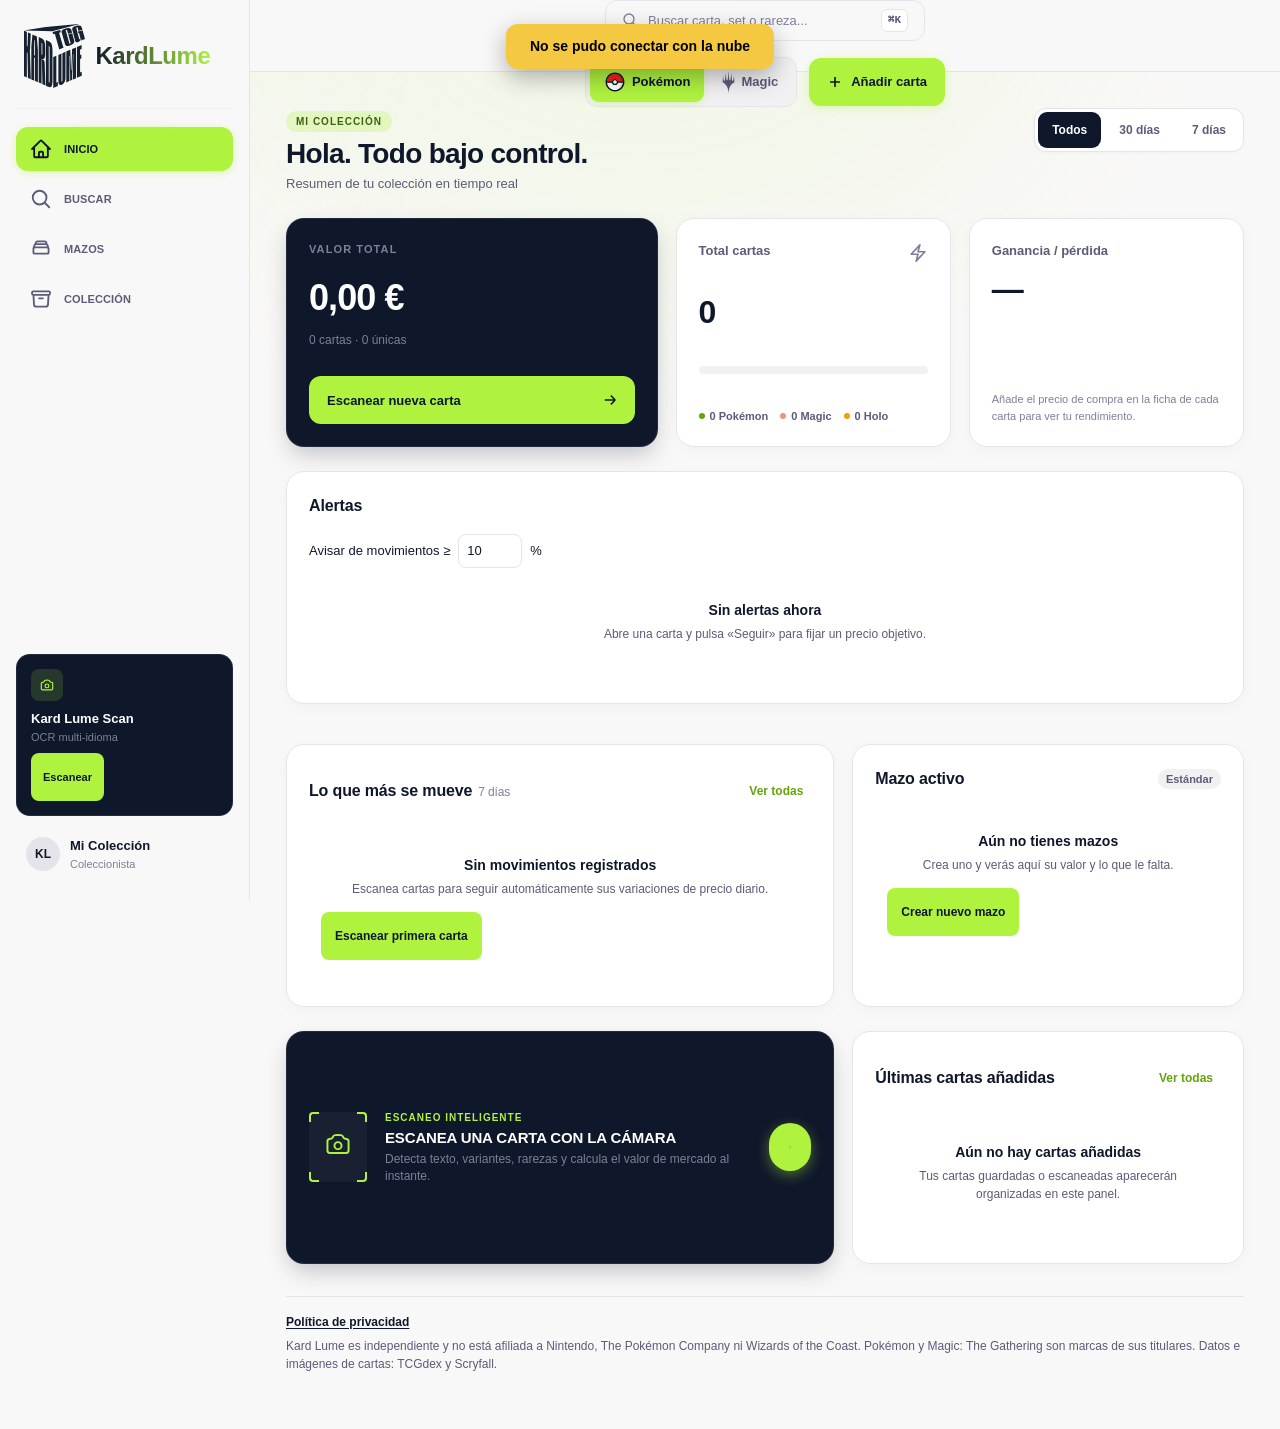
==== commit 18d8c6b8: "feat(android): PWA instalable, modo sin conexión, política de privacidad y guía para Google Play Co-" ====
--- a/index.html
+++ b/index.html
@@ -2,7 +2,7 @@
   Project: Kard Lume
   Kard Lume Design System 
   Author: Sangar Studio
-  Version: 3.16.0
+  Version: 3.17.0
   Focus: Accessibility, Intuitiveness, and Visual Excellence
 -->
 <!DOCTYPE html>
@@ -16,10 +16,11 @@
   <meta name="theme-color" content="#0f172a">
   <link rel="icon" href="img/favicon.svg" type="image/svg+xml">
   <link rel="apple-touch-icon" href="img/apple-touch-icon.png">
+  <link rel="manifest" href="manifest.webmanifest">
   <meta property="og:title" content="Kard Lume">
   <meta property="og:description" content="Busca, escanea y valora cartas de Pokémon TCG y Magic: The Gathering.">
   <meta name="author" content="Sangar Studio">
-  <meta name="version" content="3.16.0">
+  <meta name="version" content="3.17.0">
   <title>Kard Lume — Escáner y Constructor de Mazos TCG</title>
   <meta name="description" content="Busca, escanea y valora cartas de Pokémon TCG y Magic: The Gathering. Construye y guarda tus mazos.">
   
@@ -370,6 +371,10 @@
         </div>
       </section>
       
+      <footer class="app-legal">
+        <a href="privacidad.html">Política de privacidad</a>
+        <span>Kard Lume es independiente y no está afiliada a Nintendo, The Pokémon Company ni Wizards of the Coast. Pokémon y Magic: The Gathering son marcas de sus titulares. Datos e imágenes de cartas: TCGdex y Scryfall.</span>
+      </footer>
     </main>
 
 
@@ -415,7 +420,7 @@
       </div>
 
       <div class="sidebar-user-card" onclick="switchTab('collection')">
-        <div class="suc-avatar">CD</div>
+        <div class="suc-avatar">KL</div>
         <div class="suc-info">
           <span class="suc-name">Mi Colección</span>
           <span class="suc-role">Coleccionista</span>
--- a/css/design.css
+++ b/css/design.css
@@ -2221,3 +2221,7 @@
 .gt-btn .game-ico { flex-shrink: 0; }
 .gt-btn .game-ico-pk { width: 22px; height: 22px; }
 .gt-btn .game-ico-pw { width: 13px; height: 22px; }
+
+/* Aviso legal y privacidad */
+.app-legal { margin: 32px 0 8px; padding-top: 16px; border-top: 1px solid var(--border-color); display: flex; flex-direction: column; gap: 6px; font-size: 12px; line-height: 1.5; color: var(--text-secondary); }
+.app-legal a { color: var(--text-primary); font-weight: 700; text-underline-offset: 2px; }
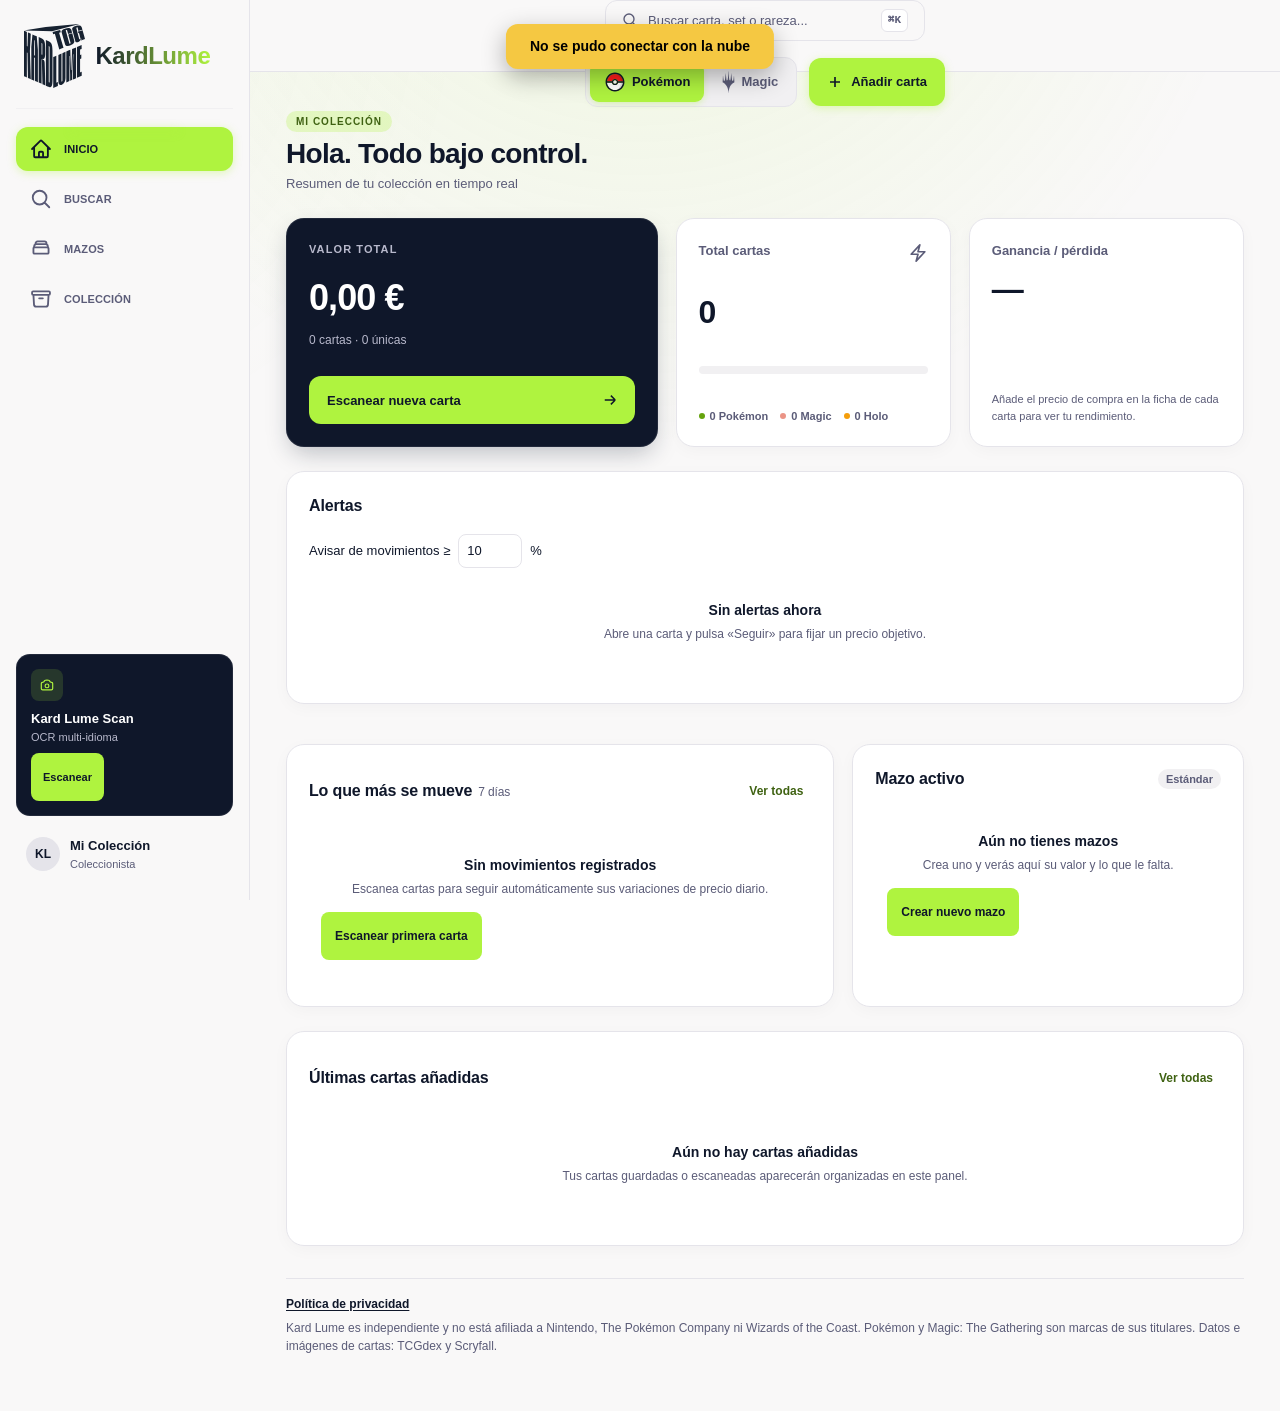
==== commit e0ef01e7: "fix(ux): contraste AA en todo el texto, chips legibles, Inicio sin desbordamiento y sin controles fa" ====
--- a/index.html
+++ b/index.html
@@ -2,7 +2,7 @@
   Project: Kard Lume
   Kard Lume Design System 
   Author: Sangar Studio
-  Version: 3.17.0
+  Version: 3.19.0
   Focus: Accessibility, Intuitiveness, and Visual Excellence
 -->
 <!DOCTYPE html>
@@ -20,7 +20,7 @@
   <meta property="og:title" content="Kard Lume">
   <meta property="og:description" content="Busca, escanea y valora cartas de Pokémon TCG y Magic: The Gathering.">
   <meta name="author" content="Sangar Studio">
-  <meta name="version" content="3.17.0">
+  <meta name="version" content="3.19.0">
   <title>Kard Lume — Escáner y Constructor de Mazos TCG</title>
   <meta name="description" content="Busca, escanea y valora cartas de Pokémon TCG y Magic: The Gathering. Construye y guarda tus mazos.">
   
@@ -113,10 +113,6 @@
       <!-- Tab: Buscar (buscador, escáner y resultados) -->
       <section id="tab-scanner" class="tab-section" aria-labelledby="main-tab-scanner">
         <div class="search-panel">
-          <div class="game-toggle" role="group" aria-label="Juego">
-            <button class="gt-btn active-pokemon" data-game="pokemon" onclick="setGame('pokemon')" aria-pressed="true"><svg class="btn-icon game-ico game-ico-pk" viewBox="0 0 595.3 594.1" aria-hidden="true" focusable="false"><use href="#ico-pokeball"/></svg> Pokémon</button>
-            <button class="gt-btn" data-game="magic" onclick="setGame('magic')" aria-pressed="false"><svg class="btn-icon game-ico game-ico-pw" viewBox="0 0 17.838 32.002" aria-hidden="true" focusable="false"><use href="#ico-planeswalker"/></svg> Magic</button>
-          </div>
           <div class="search-bar">
             <input type="text" id="search-input" class="search-input" placeholder="Busca una carta..." aria-label="Nombre de la carta" enterkeyhint="search"
                    onkeypress="if(event.key==='Enter') ejecutarBusqueda()">
@@ -309,10 +305,6 @@
         </div>
 
         <div id="deck-editor-section" style="display:flex; flex-direction:column; gap:20px;">
-          <div class="game-toggle" role="group" aria-label="Juego del mazo">
-            <button class="gt-btn active-pokemon" data-game="pokemon" onclick="setGame('pokemon')" aria-pressed="true"><svg class="btn-icon game-ico game-ico-pk" viewBox="0 0 595.3 594.1" aria-hidden="true" focusable="false"><use href="#ico-pokeball"/></svg> Pokémon</button>
-            <button class="gt-btn" data-game="magic" onclick="setGame('magic')" aria-pressed="false"><svg class="btn-icon game-ico game-ico-pw" viewBox="0 0 17.838 32.002" aria-hidden="true" focusable="false"><use href="#ico-planeswalker"/></svg> Magic</button>
-          </div>
           <div class="deck-name-row" style="flex-direction:column; gap:10px;">
             <input type="text" class="deck-name-input" id="deck-name-input" placeholder="Nombre de tu mazo..." aria-label="Nombre del mazo">
             <select id="deck-format-selector" class="gt-btn" style="width:100%; justify-content:flex-start; border:1px solid var(--border-color);" onchange="updateFormat()">
@@ -329,7 +321,7 @@
           <div class="deck-action-bar">
             <button class="dab-btn primary" onclick="saveDeck()" title="Guardar"><svg class="btn-icon" viewBox="0 0 24 24" fill="none" stroke="currentColor" stroke-width="2" stroke-linecap="round" stroke-linejoin="round" aria-hidden="true"><path d="M17.593 3.322c1.1.128 1.907 1.077 1.907 2.185V21L12 17.25 4.5 21V5.507c0-1.108.806-2.057 1.907-2.185a48.507 48.507 0 0 1 11.186 0Z" /></svg> Guardar</button>
             <button class="dab-btn" onclick="exportCurrentDeck()" title="Exportar"><svg class="btn-icon" viewBox="0 0 24 24" fill="none" stroke="currentColor" stroke-width="2" stroke-linecap="round" stroke-linejoin="round" aria-hidden="true"><path d="M3 16.5v2.25A2.25 2.25 0 0 0 5.25 21h13.5A2.25 2.25 0 0 0 21 18.75V16.5m-13.5-9L12 3m0 0 4.5 4.5M12 3v13.5" /></svg> Exportar</button>
-            <button class="dab-btn danger" onclick="newDeck()" title="Nuevo"><svg class="btn-icon" viewBox="0 0 24 24" fill="none" stroke="currentColor" stroke-width="2" stroke-linecap="round" stroke-linejoin="round" aria-hidden="true"><path d="M12 9v6m3-3H9m12 0a9 9 0 1 1-18 0 9 9 0 0 1 18 0Z" /></svg> Nuevo</button>
+            <button class="dab-btn" onclick="newDeck()" title="Nuevo mazo"><svg class="btn-icon" viewBox="0 0 24 24" fill="none" stroke="currentColor" stroke-width="2" stroke-linecap="round" stroke-linejoin="round" aria-hidden="true"><path d="M12 9v6m3-3H9m12 0a9 9 0 1 1-18 0 9 9 0 0 1 18 0Z" /></svg> Nuevo</button>
           </div>
 
           <div class="deck-stats">
@@ -548,6 +540,13 @@
   </div>
 
   <!-- External scripts initialization -->
+
+  <!-- Acceso directo al escáner, siempre visible en móvil -->
+  <button type="button" class="scan-fab" id="scan-fab" onclick="irAEscanear()" aria-label="Escanear una carta">
+    <svg viewBox="0 0 24 24" fill="none" stroke="currentColor" stroke-width="2" stroke-linecap="round" stroke-linejoin="round" aria-hidden="true"><path d="M6.827 6.175A2.31 2.31 0 0 1 5.186 7.23c-.38.054-.757.112-1.134.175C2.999 7.58 2.25 8.507 2.25 9.574V18a2.25 2.25 0 0 0 2.25 2.25h15A2.25 2.25 0 0 0 21.75 18V9.574c0-1.067-.75-1.994-1.802-2.169a47.865 47.865 0 0 0-1.134-.175 2.31 2.31 0 0 1-1.64-1.055l-.822-1.316a2.192 2.192 0 0 0-1.736-1.039 48.774 48.774 0 0 0-5.232 0 2.192 2.192 0 0 0-1.736 1.039l-.821 1.316Z"/><circle cx="12" cy="13.5" r="3.25"/></svg>
+    <span>Escanear</span>
+  </button>
+
   <script src="https://cdn.jsdelivr.net/npm/@tcgdex/sdk@2.9.0/dist/tcgdex.browser.global.min.js"
           integrity="sha384-arzRAWvry9P67MNvQCeuoHjizNFya+DO0f6Q0zZ2LkpWjkRuMHk/PHEfFyE6lRxo" crossorigin="anonymous"></script>
   <script src="js/icons.js"></script>
--- a/css/style.css
+++ b/css/style.css
@@ -924,7 +924,7 @@
 .badge-condition {
   background: rgba(0, 0, 0, 0.75);
   border: 1px solid rgba(255, 255, 255, 0.15);
-  color: #7e7f9a;
+  color: #B8B9CC;
   font-size: 9px;
   font-weight: 800;
   padding: 1px 5px;
@@ -969,7 +969,7 @@
   font-family: var(--font-display);
   font-size: 15px;
   font-weight: 700;
-  color: var(--accent-color);
+  color: var(--text-primary);
   margin-top: 2px;
 }
 
@@ -1442,12 +1442,12 @@
 .price-loading { color: var(--text-muted); animation: pulse 1.2s ease-in-out infinite; }
 .price-none { color: var(--text-muted); font-size: 12px; font-weight: 500; }
 .trend { display: inline-block; font-size: 11px; font-weight: 800; padding: 1px 6px; border-radius: 999px; background: rgba(255,255,255,0.06); color: var(--text-secondary); font-variant-numeric: tabular-nums; }
-.trend-up { background: rgba(74, 222, 128, 0.14); color: #4ade80; }
-.trend-down { background: rgba(248, 113, 113, 0.14); color: #f87171; }
+.trend-up { background: rgba(74, 222, 128, 0.16); color: #3F6212; }
+.trend-down { background: rgba(248, 113, 113, 0.14); color: #B91C1C; }
 .price-trend { display: flex; flex-direction: column; gap: 4px; margin-top: 6px; font-size: 12px; color: var(--text-secondary); }
 .price-trend small, .trend-row small { color: var(--text-muted); font-size: 11px; }
 .price-source { display: block; }
-.link-btn { background: none; border: none; color: var(--accent-color); font: inherit; font-size: 12px; font-weight: 700; cursor: pointer; padding: 10px 4px; min-height: 44px; }
+.link-btn { background: none; border: none; color: #3F6212; font: inherit; font-size: 12px; font-weight: 700; cursor: pointer; padding: 10px 4px; min-height: 44px; }
 .link-btn:disabled { color: var(--text-muted); cursor: default; }
 .error-box { display: flex; flex-direction: column; align-items: center; gap: 10px; text-align: center; padding: 36px 20px; background: rgba(248,113,113,0.06); border: 1px solid rgba(248,113,113,0.25); border-radius: var(--radius-lg); }
 .error-title { font-weight: 800; font-size: 16px; }
--- a/css/design.css
+++ b/css/design.css
@@ -17,7 +17,7 @@
   
   --text-primary: #0F172A;
   --text-secondary: #5b5c78;
-  --text-muted: #7e7f9a;
+  --text-muted: #5B5C78;   /* Lavender Grey oscurecido: #7E7F9A no llega a 4,5:1 sobre blanco */
 
   --border-color: #e5e4ea;
   --border-bright: #d2d1da;
@@ -428,7 +428,7 @@
   font-weight: 700;
   letter-spacing: 0.1em;
   text-transform: uppercase;
-  color: #7e7f9a;
+  color: #B8B9CC;
 }
 
 .mcl-label {
@@ -488,7 +488,7 @@
 
 .mcd-meta {
   font-size: 12px;
-  color: #7e7f9a;
+  color: #B8B9CC;
   margin-bottom: 18px;
 }
 
@@ -617,7 +617,7 @@
   border: none;
   font-size: 12px;
   font-weight: 700;
-  color: #65A30D;
+  color: #3F6212;
   cursor: pointer;
   padding: 4px 8px;
   border-radius: 6px;
@@ -978,7 +978,7 @@
 
 .shb-desc {
   font-size: 12px;
-  color: #7e7f9a;
+  color: #B8B9CC;
   margin: 0;
   line-height: 1.4;
 }
@@ -1231,7 +1231,7 @@
 
 .gt-btn.active-magic {
   background: #eb9486;
-  color: #FFFFFF;
+  color: #0F172A;
   box-shadow: 0 2px 6px rgba(235, 148, 134, 0.35);
 }
 
@@ -1383,7 +1383,7 @@
 .portfolio-hero-card .phc-lbl {
   font-size: 10px;
   font-weight: 700;
-  color: #7e7f9a;
+  color: #B8B9CC;
   text-transform: uppercase;
   letter-spacing: 0.05em;
   margin-top: 2px;
@@ -1734,7 +1734,7 @@
 .scanner-lang-pill {
   background: rgba(23, 34, 49, 0.88);
   border: 1px solid rgba(255, 255, 255, 0.15);
-  color: #7e7f9a;
+  color: #B8B9CC;
 }
 
 .scanner-lang-pill:hover {
@@ -1891,7 +1891,7 @@
 }
 
 .condition-pill.active small {
-  color: #7e7f9a;
+  color: #B8B9CC;
 }
 
 .market-stats-grid {
@@ -2065,7 +2065,7 @@
 
   .spc-desc {
     font-size: 11px;
-    color: #7e7f9a;
+    color: #B8B9CC;
     display: block;
     margin-bottom: 8px;
   }
@@ -2225,3 +2225,49 @@
 /* Aviso legal y privacidad */
 .app-legal { margin: 32px 0 8px; padding-top: 16px; border-top: 1px solid var(--border-color); display: flex; flex-direction: column; gap: 6px; font-size: 12px; line-height: 1.5; color: var(--text-secondary); }
 .app-legal a { color: var(--text-primary); font-weight: 700; text-underline-offset: 2px; }
+
+/* Botón flotante de escanear: siempre a mano en móvil (en escritorio está «Añadir carta» en la cabecera) */
+.scan-fab {
+  position: fixed; z-index: 110;
+  right: 16px; bottom: calc(var(--nav-height) + var(--safe-area-bottom) + 16px);
+  display: inline-flex; align-items: center; gap: 8px;
+  height: 56px; padding: 0 20px 0 16px; border: 0; border-radius: 999px;
+  background: #AFF33F; color: #0F172A; font: 800 15px/1 Inter, system-ui, sans-serif;
+  box-shadow: 0 8px 24px rgba(15, 23, 42, 0.28); cursor: pointer;
+  transition: transform .15s ease, opacity .15s ease;
+}
+.scan-fab svg { width: 24px; height: 24px; }
+.scan-fab:active { transform: scale(0.96); }
+.scan-fab:focus-visible { outline: 3px solid #0F172A; outline-offset: 3px; }
+body[data-tab="scanner"] .scan-fab, body.scanner-open .scan-fab, body.modal-open .scan-fab { opacity: 0; pointer-events: none; transform: scale(0.8); }
+@media (min-width: 900px) { .scan-fab { display: none; } }
+@media (prefers-reduced-motion: reduce) { .scan-fab { transition: none; } }
+@media (max-width: 899px) { .app-content { padding-bottom: 88px; } }   /* que el botón flotante no tape el final */
+
+/* Panel de cuenta */
+.account-panel { background: var(--surface-color, #fff); border: 1px solid var(--border-color); border-radius: 16px; padding: 16px; margin: 0 0 16px; display: flex; flex-direction: column; gap: 10px; scroll-margin-top: 90px; }
+.account-title { margin: 0; font-weight: 800; font-size: 16px; }
+.account-panel .an-muted { margin: 0; }
+.account-panel .col-login { display: flex; gap: 8px; flex-wrap: wrap; }
+.account-panel .col-login input { flex: 1 1 200px; min-width: 0; }
+.account-legal { font-size: 12px; }
+.account-legal a { color: inherit; }
+.account-toggle { display: flex; gap: 12px; align-items: flex-start; cursor: pointer; padding: 10px 0; }
+.account-toggle input { width: 22px; height: 22px; margin-top: 2px; accent-color: #65A30D; flex: none; }
+.account-toggle small { color: var(--text-secondary); }
+.account-actions { display: flex; flex-wrap: wrap; gap: 8px; }
+.dab-btn.danger { color: #b91c1c; border-color: rgba(185, 28, 28, 0.35); }
+a.dab-btn { text-decoration: none; display: inline-flex; align-items: center; justify-content: center; }
+
+/* Auditoría UX (arreglos rápidos) */
+.detail-chips { display: flex; flex-wrap: wrap; gap: 6px; margin: 6px 0 10px; }
+.chip { display: inline-flex; align-items: center; padding: 3px 10px; border-radius: 999px; background: #F1F0F2; border: 1px solid #E5E4EA; color: #0F172A; font-size: 12px; font-weight: 600; line-height: 1.5; }
+.badge-finish.normal { background: rgba(15, 23, 42, 0.82); color: #FFFFFF; }
+/* «Lo que más se mueve» no debe ensanchar la página en móvil */
+.home-panel-card { min-width: 0; }
+@media (max-width: 899px) { .home-middle-grid, .home-bottom-grid { grid-template-columns: minmax(0, 1fr); } }
+@media (min-width: 900px) {
+  .home-middle-grid { grid-template-columns: minmax(0, 1.4fr) minmax(0, 1fr); }
+  .home-bottom-grid { grid-template-columns: minmax(0, 1fr); }   /* sin el banner de escaneo queda una sola tarjeta */
+}
+@media (max-width: 480px) { .mover-perf-bar { display: none; } .mover-row { gap: 10px; } }
